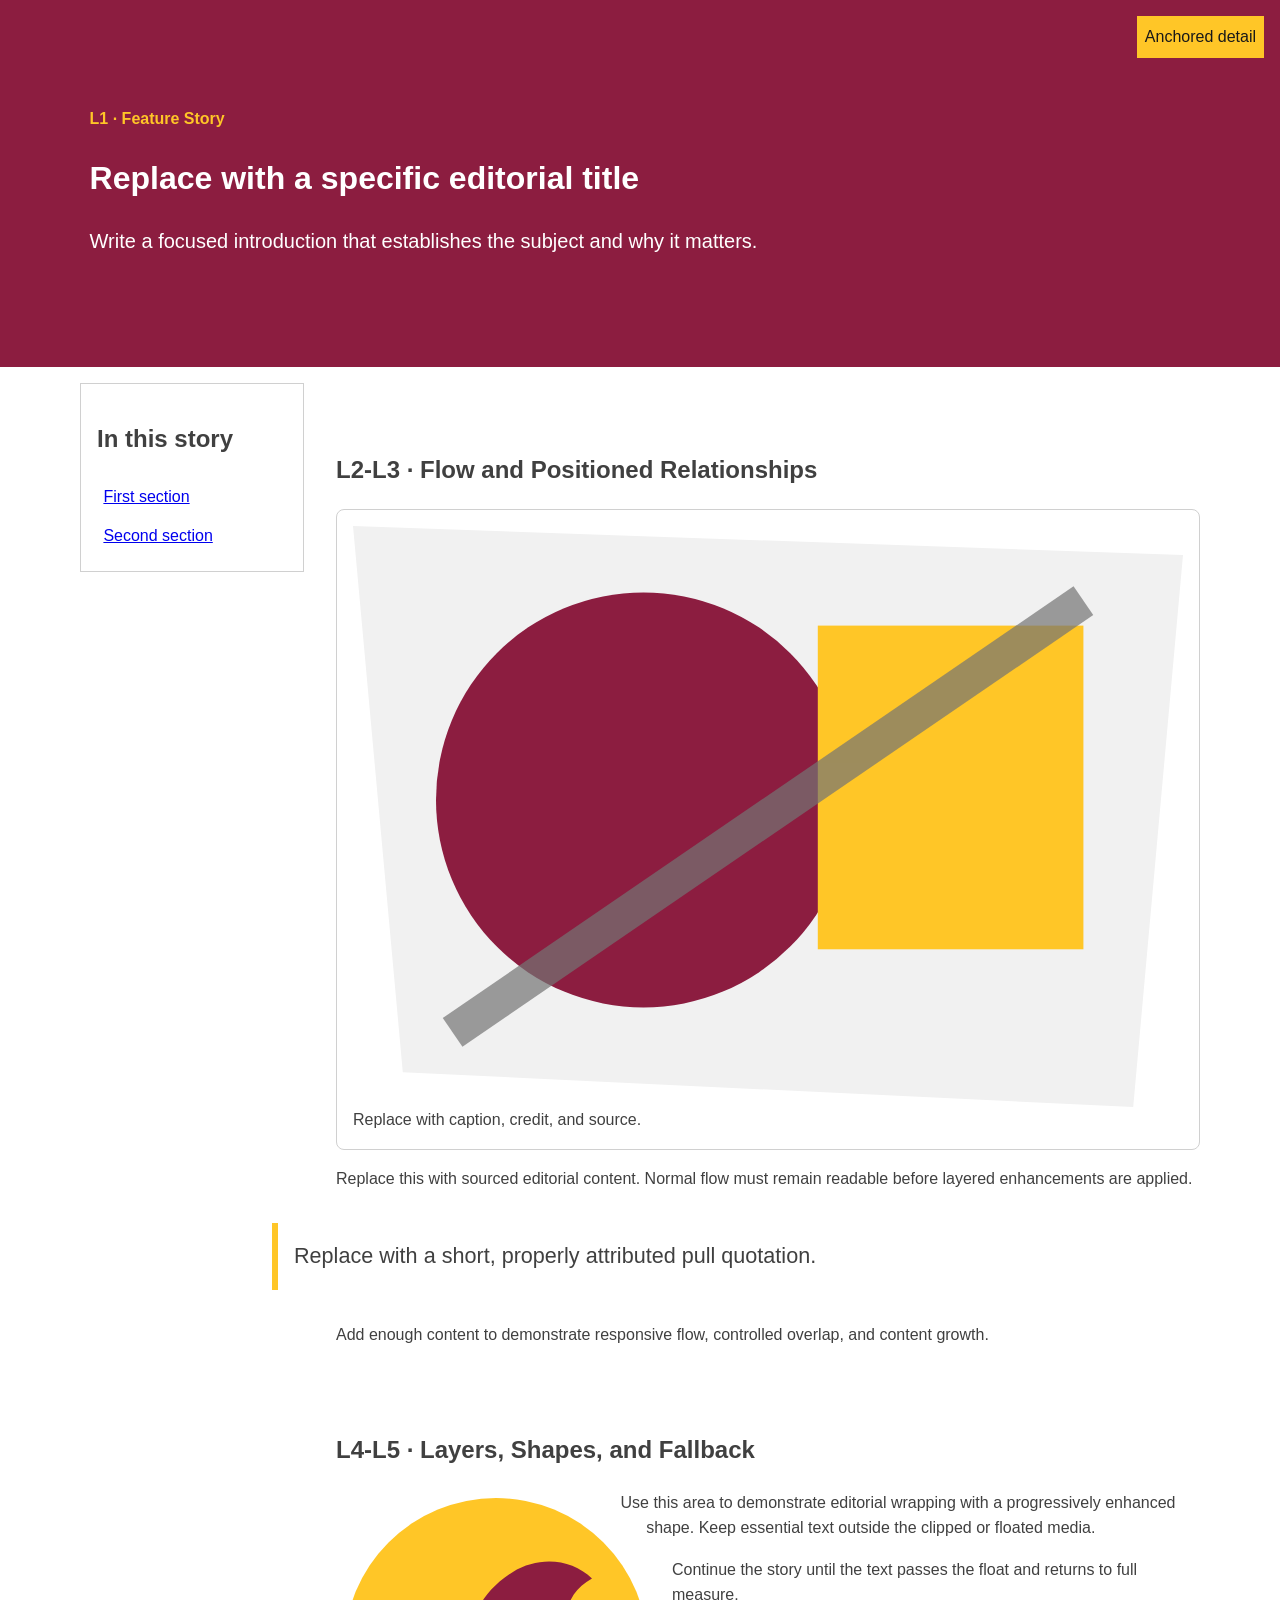
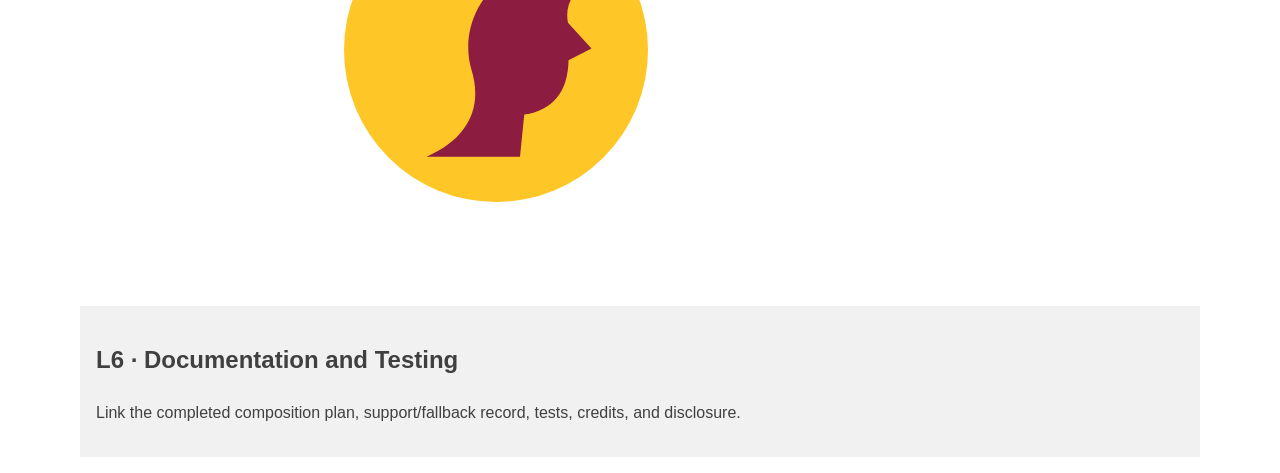
==== index.html @ 6b48ddf0 "Start" ====
<!doctype html>
<html lang="en">
    <head>
        <meta charset="utf-8">
        <meta name="viewport" content="width=device-width,initial-scale=1">
        <title>Layered Feature Story</title>
        <link rel="stylesheet" href="styles.css">
    </head>
    <body>
        <header class="feature-header">
            <p class="eyebrow">L1 · Feature Story</p>
            <h1>Replace with a specific editorial title</h1>
            <p class="lede">Write a focused introduction that establishes the subject and why it matters.</p>
            <span class="issue-badge">Anchored detail</span>
        </header>
        <main>
            <aside class="story-guide">
                <h2>In this story</h2>
                <a href="#section-one">First section</a>
                <a href="#section-two">Second section</a>
            </aside>
            <article>
                <section id="section-one">
                    <h2>L2-L3 · Flow and Positioned Relationships</h2>
                    <figure class="feature-figure">
                        <img src="feature.svg" alt="Replace with a contextual alternative" width="1000" height="700">
                        <figcaption>Replace with caption, credit, and source.</figcaption>
                    </figure>
                    <p>Replace this with sourced editorial content. Normal flow must remain readable before layered enhancements are applied.</p>
                    <blockquote class="pull-quote">Replace with a short, properly attributed pull quotation.</blockquote>
                    <p>Add enough content to demonstrate responsive flow, controlled overlap, and content growth.</p>
                </section>
                <section id="section-two">
                    <h2>L4-L5 · Layers, Shapes, and Fallback</h2>
                    <img class="shape-portrait" src="portrait.svg" alt="Replace with a contextual alternative" width="600" height="600">
                    <p>Use this area to demonstrate editorial wrapping with a progressively enhanced shape. Keep essential text outside the clipped or floated media.</p>
                    <p>Continue the story until the text passes the float and returns to full measure.</p>
                </section>
            </article>
            <section class="documentation">
                <h2>L6 · Documentation and Testing</h2>
                <p>Link the completed composition plan, support/fallback record, tests, credits, and disclosure.</p>
            </section>
        </main>
    </body>
    </html>
---- styles.css ----
:root{
    --color-text:#404040;
    --color-surface:#fff;
    --color-action:#8c1d40;
    --color-accent:#ffc627;
    --color-border:#d0d0d0;
    --color-muted:#5c6670;
    --space-3:1rem;
    --radius:.5rem;
    --measure:68ch;
    --layer-base:0;
    --layer-raised:10;
    --layer-sticky:20;
    --layer-overlay:30;
}
*,*::before,*::after{
    box-sizing:border-box;
}
html{
    scroll-behavior:smooth;
}
body{
    margin:0;
    color:var(--color-text);
    background:var(--color-surface);
    font-family:Arial,sans-serif;
    line-height:1.6;
}
.feature-header{
    position:relative;
    padding:clamp(2rem,7vw,6rem);
    background:var(--color-action);
    color:#fff;
}
.eyebrow{
    color:var(--color-accent);
    font-weight:700;
}
.lede{
    max-width:var(--measure);
    font-size:1.25rem;
}
.issue-badge{
    position:absolute;
    inset-block-start:1rem;
    inset-inline-end:1rem;
    padding:.5rem;
    background:var(--color-accent);
    color:#191919;
}
main{
    display:grid;
    gap:2rem;
    max-width:72rem;
    margin:auto;
    padding:var(--space-3);
}
article{
    min-width:0;
}
article section{
    display:flow-root;
    margin-block:3rem;
    scroll-margin-block-start:6rem;
}
.story-guide{
    align-self:start;
    padding:1rem;
    border:1px solid var(--color-border);
}
.story-guide a{
    display:block;
    padding:.4rem;
}
.feature-figure{
    position:relative;
    margin:0;
    padding:1rem;
    border:1px solid var(--color-border);
    border-radius:var(--radius);
}
img{
    display:block;
    max-width:100%;
    height:auto;
}
.pull-quote{
    margin:2rem 0;
    padding:1rem;
    border-inline-start:.4rem solid var(--color-accent);
    font-size:1.35rem;
}
.shape-portrait{
    width:min(45%,20rem);
    margin:0 1rem 1rem 0;
    border-radius:50%;
}
.documentation{
    grid-column:1/-1;
    padding:1rem;
    background:#f1f1f1;
}
@media (min-width:52rem){
    main{
        grid-template-columns:14rem 1fr;
    }
    .story-guide{
        position:sticky;
        inset-block-start:1rem;
        z-index:var(--layer-sticky);
    }
    .pull-quote{
        position:relative;
        z-index:var(--layer-raised);
        margin-inline-start:-4rem;
        background:var(--color-surface);;
    }
    @supports (shape-outside:circle(50%)){
        .shape-portrait{
            float:inline-start;
            shape-outside:circle(50%);
            shape-margin:1rem;}
        }
    }
    @supports (clip-path:polygon(0 0)){
        .feature-figure img{
            clip-path:polygon(0 0,100% 5%,94% 100%,6% 94%);}
        }
        :focus-visible{
            outline:.2rem solid var(--color-accent);
            outline-offset:.2rem;
        }
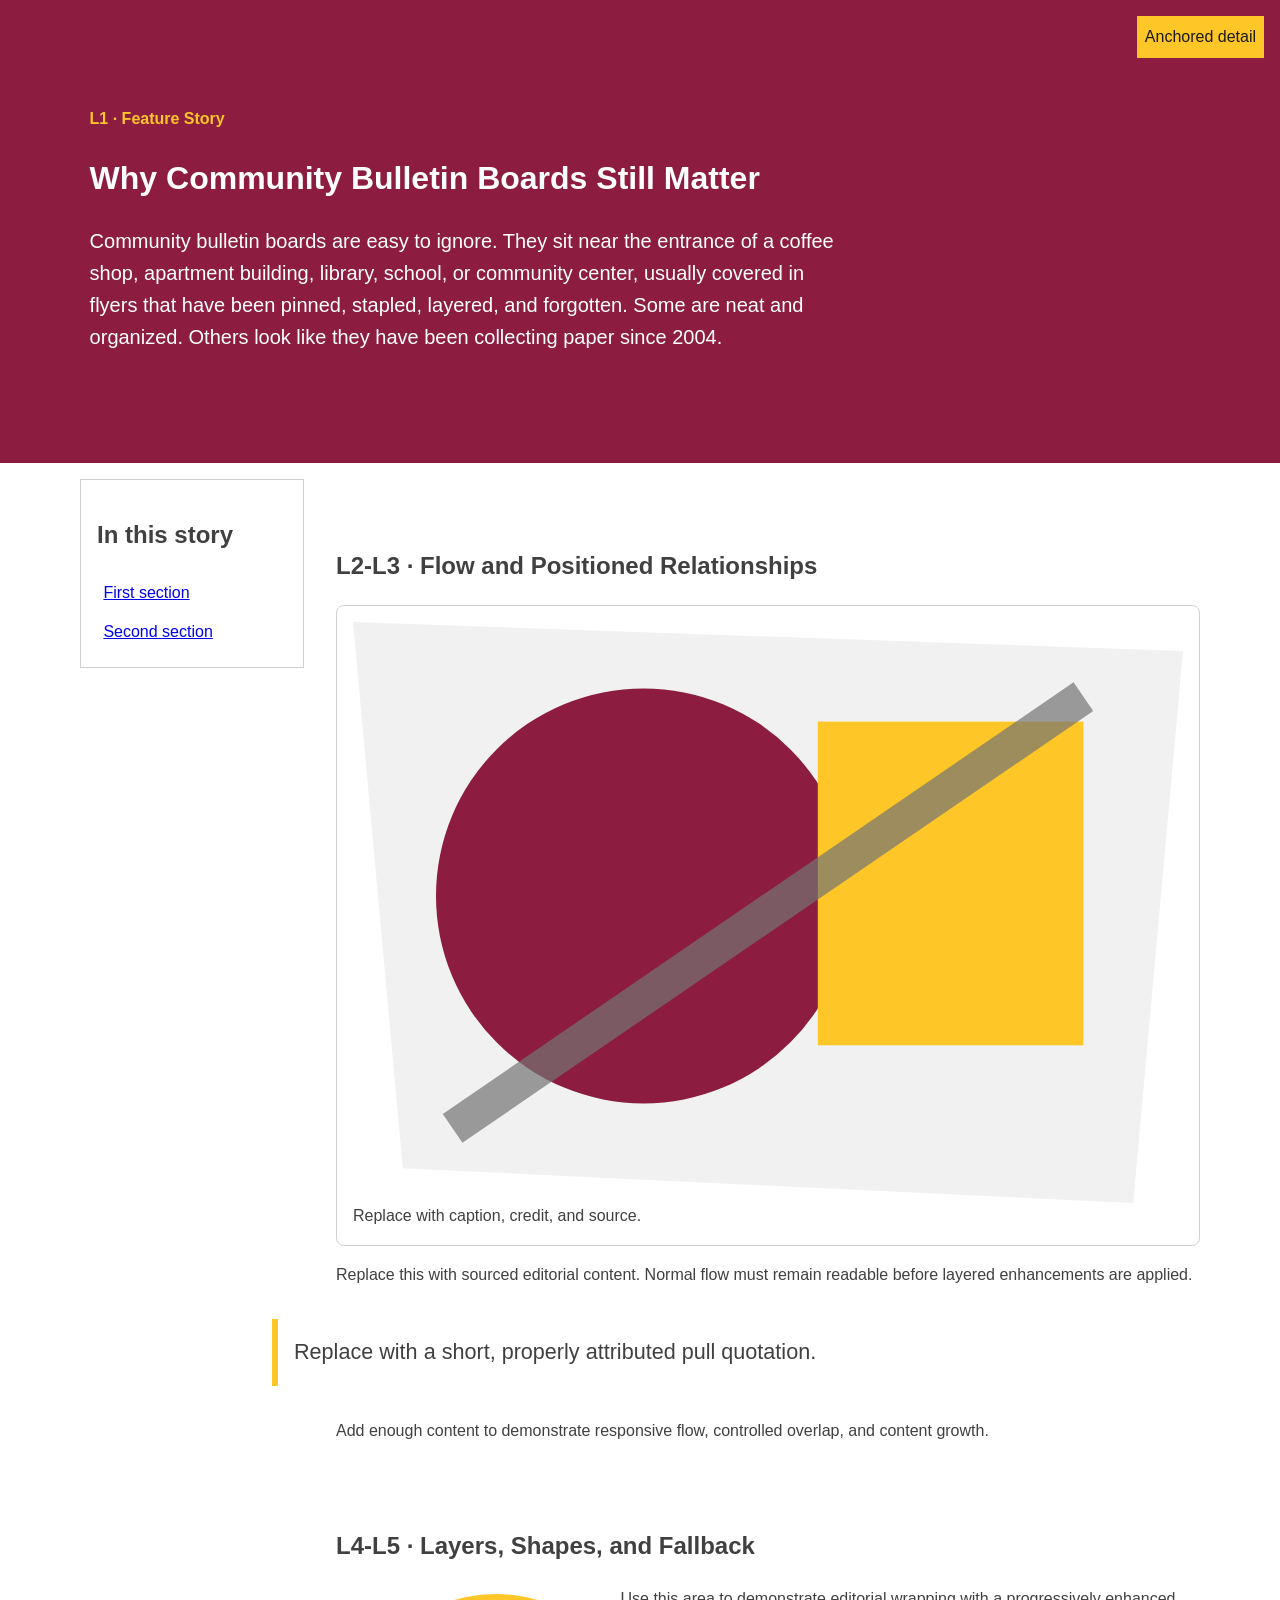
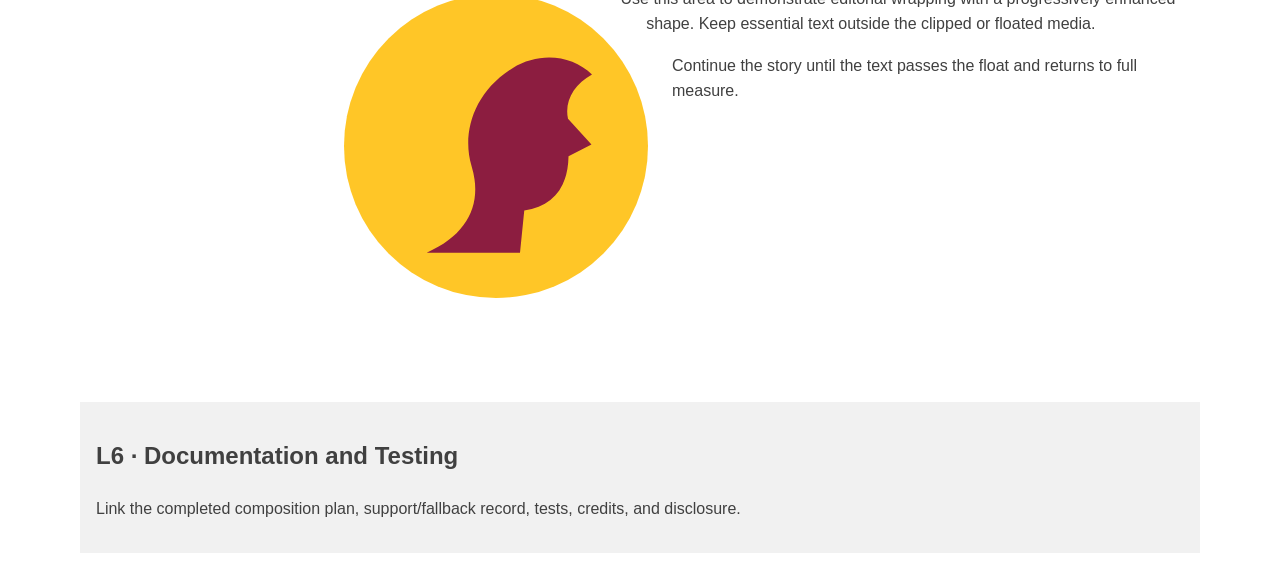
==== commit bf5995c5: "L1" ====
--- a/index.html
+++ b/index.html
@@ -9,10 +9,12 @@
     <body>
         <header class="feature-header">
             <p class="eyebrow">L1 · Feature Story</p>
-            <h1>Replace with a specific editorial title</h1>
-            <p class="lede">Write a focused introduction that establishes the subject and why it matters.</p>
+            <h1>Why Community Bulletin Boards Still Matter</h1>
+            <p class="lede"> Community bulletin boards are easy to ignore. They sit near the entrance of a coffee shop, apartment building, library, school, or community center, usually covered in flyers that
+            have been pinned, stapled, layered, and forgotten. Some are neat and organized. Others look like they have been collecting paper since 2004.</p>
             <span class="issue-badge">Anchored detail</span>
         </header>
+
         <main>
             <aside class="story-guide">
                 <h2>In this story</h2>
@@ -43,4 +45,4 @@
             </section>
         </main>
     </body>
-    </html>+</html>
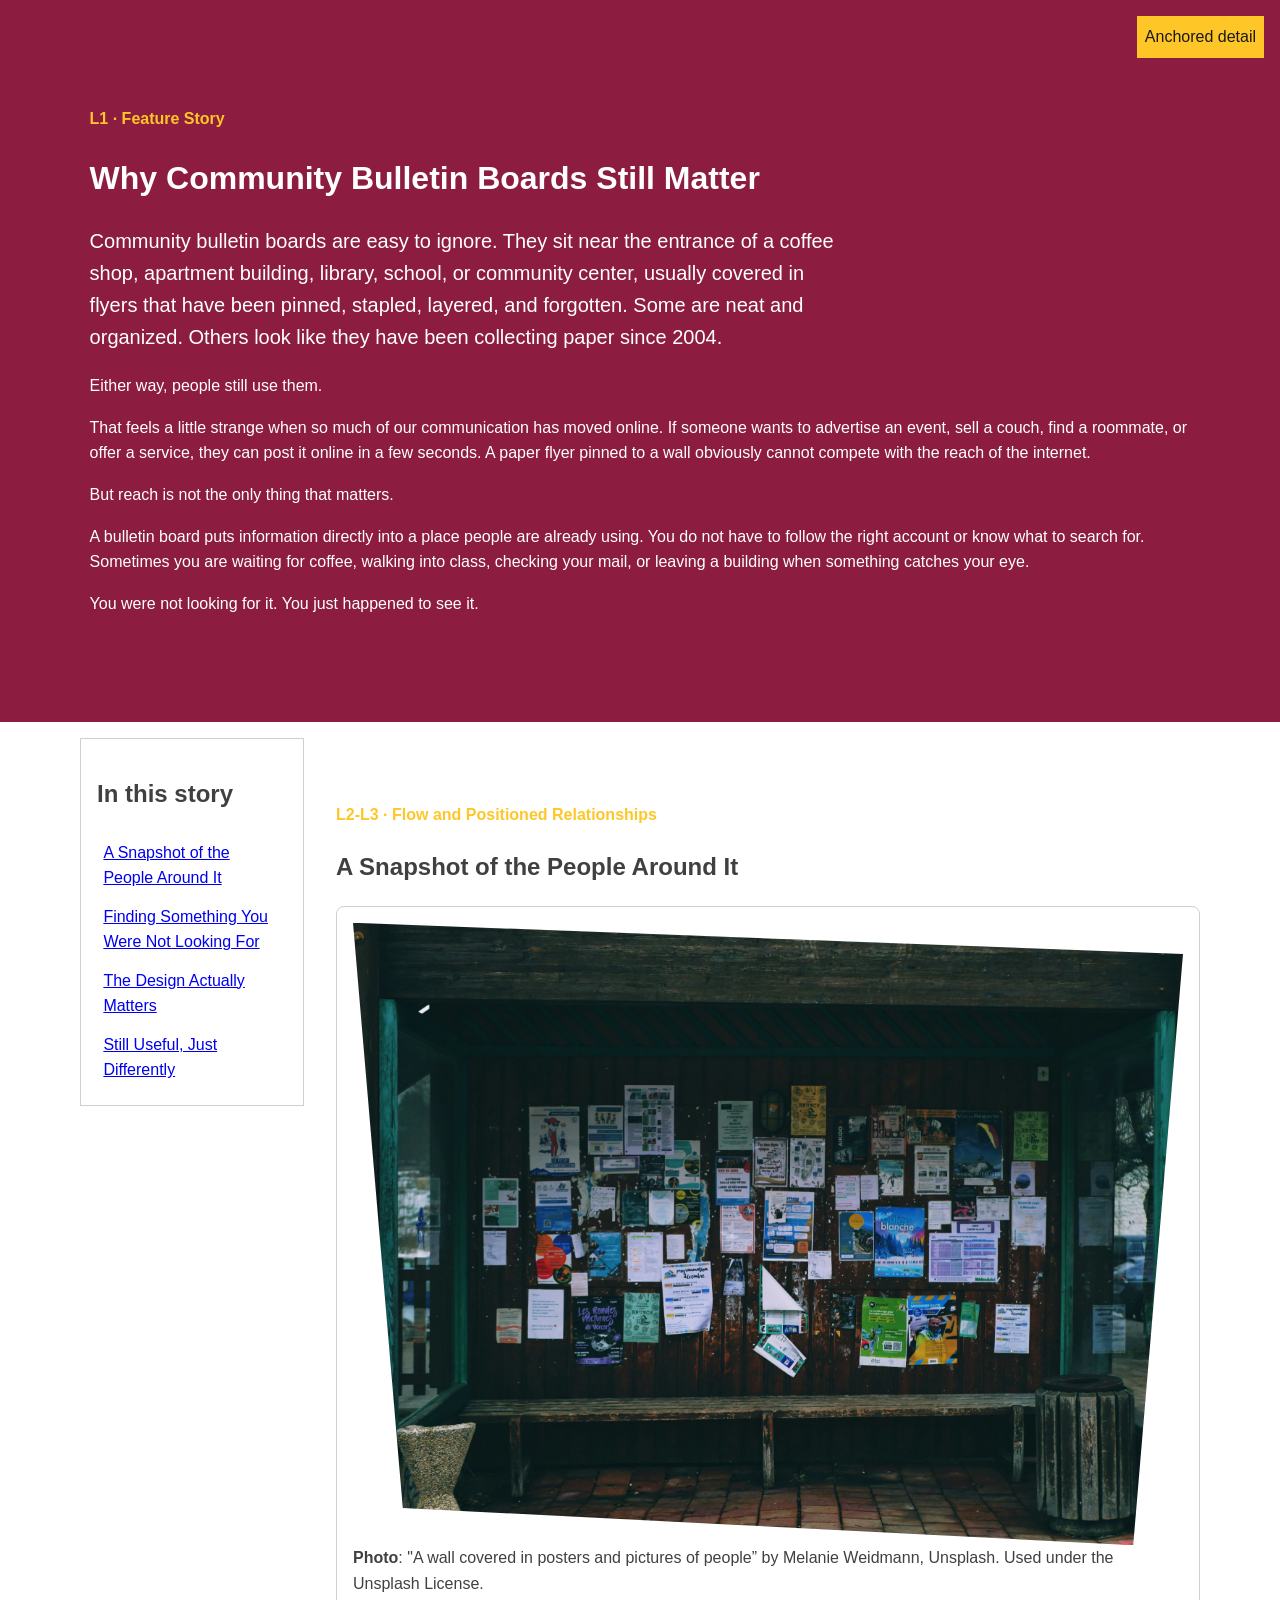
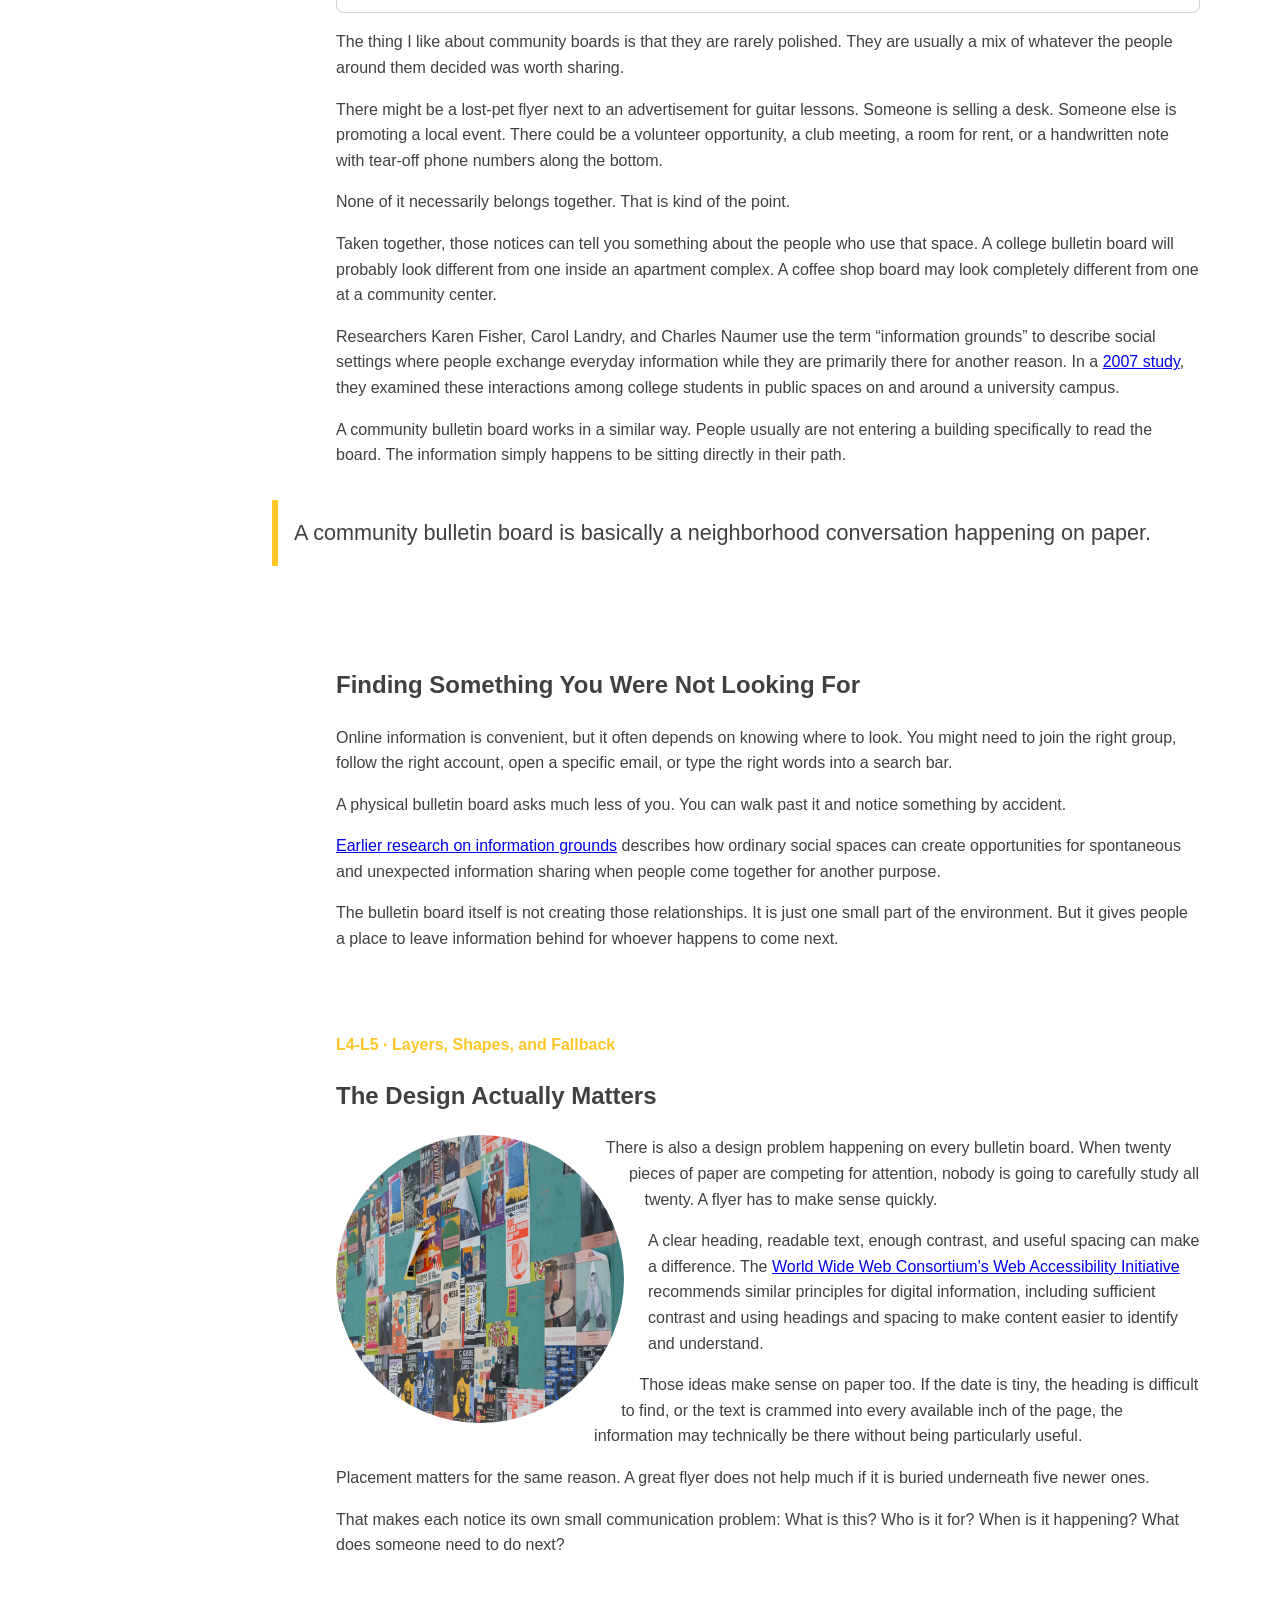
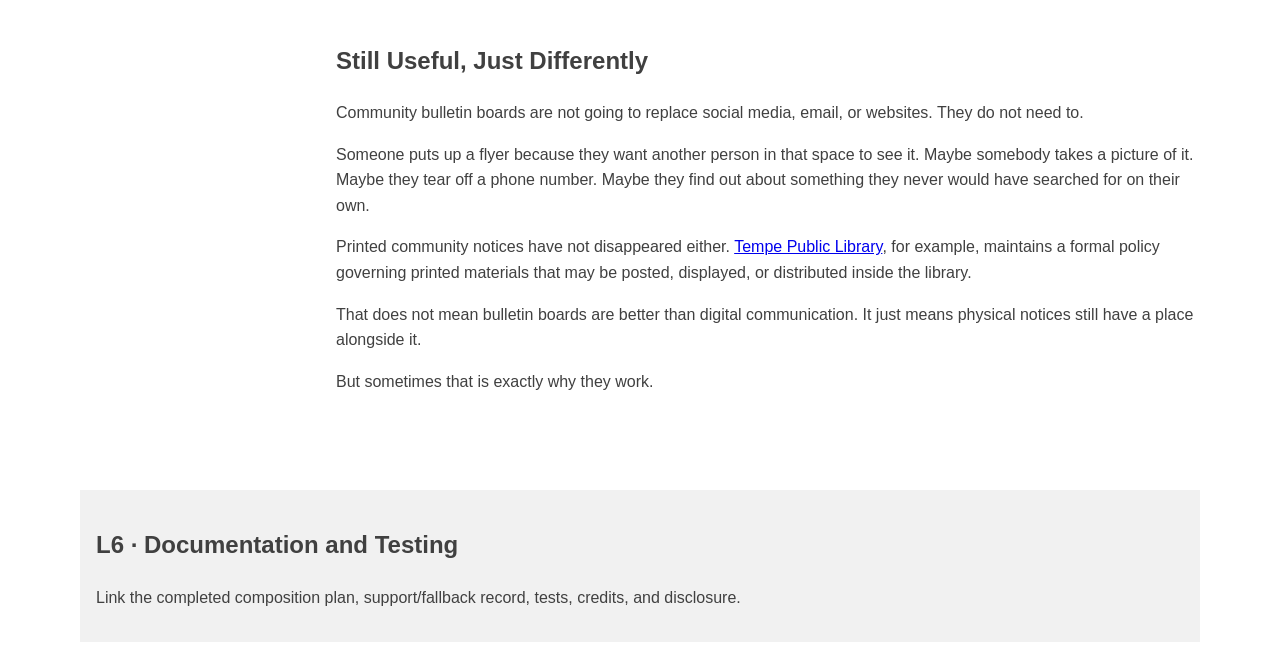
==== commit 1108483a: "L2-L5 Updates" ====
--- a/index.html
+++ b/index.html
@@ -3,42 +3,201 @@
     <head>
         <meta charset="utf-8">
         <meta name="viewport" content="width=device-width,initial-scale=1">
-        <title>Layered Feature Story</title>
+        <title>Pinned in Place</title>
         <link rel="stylesheet" href="styles.css">
     </head>
     <body>
         <header class="feature-header">
             <p class="eyebrow">L1 · Feature Story</p>
             <h1>Why Community Bulletin Boards Still Matter</h1>
-            <p class="lede"> Community bulletin boards are easy to ignore. They sit near the entrance of a coffee shop, apartment building, library, school, or community center, usually covered in flyers that
-            have been pinned, stapled, layered, and forgotten. Some are neat and organized. Others look like they have been collecting paper since 2004.</p>
+                <p class="lede">Community bulletin boards are easy to ignore. They sit near the entrance of a coffee shop, apartment building, library, school, or community center, usually covered in flyers that
+                have been pinned, stapled, layered, and forgotten. Some are neat and organized. Others look like they have been collecting paper since 2004.</p>
+                <p>
+                    Either way, people still use them.
+                </p>
+
+                <p>
+                    That feels a little strange when so much of our communication has moved online.
+                    If someone wants to advertise an event, sell a couch, find a roommate, or offer
+                    a service, they can post it online in a few seconds. A paper flyer pinned to a
+                    wall obviously cannot compete with the reach of the internet.
+                </p>
+
+                <p>
+                    But reach is not the only thing that matters.
+                </p>
+
+                <p>
+                    A bulletin board puts information directly into a place people are already using.
+                    You do not have to follow the right account or know what to search for. Sometimes
+                    you are waiting for coffee, walking into class, checking your mail, or leaving a
+                    building when something catches your eye.
+                </p>
+
+                <p>
+                    You were not looking for it. You just happened to see it.
+                </p>
             <span class="issue-badge">Anchored detail</span>
         </header>
 
         <main>
             <aside class="story-guide">
                 <h2>In this story</h2>
-                <a href="#section-one">First section</a>
-                <a href="#section-two">Second section</a>
+                <a href="#snapshot">A Snapshot of the People Around It</a>
+                <a href="#discovery">Finding Something You Were Not Looking For</a>
+                <a href="#design">The Design Actually Matters</a>
+                <a href="#still-useful">Still Useful, Just Differently</a>
             </aside>
+
             <article>
-                <section id="section-one">
-                    <h2>L2-L3 · Flow and Positioned Relationships</h2>
+                <section id="snapshot">
+                    <p class="eyebrow">L2-L3 · Flow and Positioned Relationships</p>
+                    <h2>A Snapshot of the People Around It</h2>
+
                     <figure class="feature-figure">
-                        <img src="feature.svg" alt="Replace with a contextual alternative" width="1000" height="700">
-                        <figcaption>Replace with caption, credit, and source.</figcaption>
+                        <img src="community_board.jpg" alt="Bulletin board covered with colorful flyers beside a public bench" width="1000" height="700">
+                        <figcaption><strong>Photo</strong>: "A wall covered in posters and pictures of people” by Melanie Weidmann, Unsplash. Used under the Unsplash License.</figcaption>
                     </figure>
-                    <p>Replace this with sourced editorial content. Normal flow must remain readable before layered enhancements are applied.</p>
-                    <blockquote class="pull-quote">Replace with a short, properly attributed pull quotation.</blockquote>
-                    <p>Add enough content to demonstrate responsive flow, controlled overlap, and content growth.</p>
-                </section>
-                <section id="section-two">
-                    <h2>L4-L5 · Layers, Shapes, and Fallback</h2>
-                    <img class="shape-portrait" src="portrait.svg" alt="Replace with a contextual alternative" width="600" height="600">
-                    <p>Use this area to demonstrate editorial wrapping with a progressively enhanced shape. Keep essential text outside the clipped or floated media.</p>
-                    <p>Continue the story until the text passes the float and returns to full measure.</p>
+                    
+                    <p>
+                        The thing I like about community boards is that they are rarely polished.
+                        They are usually a mix of whatever the people around them decided was worth
+                        sharing.
+                    </p>
+
+                    <p>
+                        There might be a lost-pet flyer next to an advertisement for guitar lessons.
+                        Someone is selling a desk. Someone else is promoting a local event. There
+                        could be a volunteer opportunity, a club meeting, a room for rent, or a
+                        handwritten note with tear-off phone numbers along the bottom.
+                    </p>
+
+                    <p>
+                        None of it necessarily belongs together. That is kind of the point.
+                    </p>
+
+                    <p>
+                        Taken together, those notices can tell you something about the people who
+                        use that space. A college bulletin board will probably look different from
+                        one inside an apartment complex. A coffee shop board may look completely
+                        different from one at a community center.
+                    </p>
+
+                    <p>
+                        Researchers Karen Fisher, Carol Landry, and Charles Naumer use the term
+                        “information grounds” to describe social settings where people exchange
+                        everyday information while they are primarily there for another reason.
+                        In a <a href="https://informationr.net/ir/12-2/paper291.html">2007 study</a>, they examined these interactions among college students
+                        in public spaces on and around a university campus.
+                    </p>
+
+                    <p>
+                        A community bulletin board works in a similar way. People usually are not
+                        entering a building specifically to read the board. The information simply
+                        happens to be sitting directly in their path.
+                    </p>
+
+                    <blockquote class="pull-quote">A community bulletin board is basically a neighborhood conversation happening on paper.</blockquote>
+                </section>
+
+                <section id="discovery">
+                    <h2>Finding Something You Were Not Looking For</h2>
+
+                    <p>
+                        Online information is convenient, but it often depends on knowing where
+                        to look. You might need to join the right group, follow the right account,
+                        open a specific email, or type the right words into a search bar.
+                    </p>
+
+                    <p>
+                        A physical bulletin board asks much less of you. You can walk past it and
+                        notice something by accident.
+                    </p>
+
+                    <p>
+                        <a href="https://asistdl.onlinelibrary.wiley.com/doi/10.1002/meet.1450420175">Earlier research on information grounds</a> describes how ordinary social
+                        spaces can create opportunities for spontaneous and unexpected information
+                        sharing when people come together for another purpose.
+                    </p>
+
+                    <p>
+                        The bulletin board itself is not creating those relationships. It is just
+                        one small part of the environment. But it gives people a place to leave
+                        information behind for whoever happens to come next.
+                    </p>
+                </section>
+                
+                 <section id="design">
+                    <p class="eyebrow">L4-L5 · Layers, Shapes, and Fallback</p>
+
+                    <h2>The Design Actually Matters</h2>
+
+                    <img class="shape-portrait" src="board_of_local_flyers.jpg" alt="Wall densely covered with colorful posters, notices, and photographs" width="600" height="600">
+
+                    <p>
+                        There is also a design problem happening on every bulletin board. When
+                        twenty pieces of paper are competing for attention, nobody is going to
+                        carefully study all twenty. A flyer has to make sense quickly.
+                    </p>
+
+                    <p>
+                        A clear heading, readable text, enough contrast, and useful spacing can
+                        make a difference. The <a href="https://www.w3.org/WAI/tips/designing/">World Wide Web Consortium's Web Accessibility
+                        Initiative</a> recommends similar principles for digital information, including
+                        sufficient contrast and using headings and spacing to make content easier
+                        to identify and understand.
+                    </p>
+
+                    <p>
+                        Those ideas make sense on paper too. If the date is tiny, the heading is
+                        difficult to find, or the text is crammed into every available inch of the
+                        page, the information may technically be there without being particularly
+                        useful.
+                    </p>
+
+                    <p>
+                        Placement matters for the same reason. A great flyer does not help much
+                        if it is buried underneath five newer ones.
+                    </p>
+
+                    <p>
+                        That makes each notice its own small communication problem: What is this?
+                        Who is it for? When is it happening? What does someone need to do next?
+                    </p>
+                </section>
+
+                <section id="still-useful">
+                    <h2>Still Useful, Just Differently</h2>
+
+                    <p>
+                        Community bulletin boards are not going to replace social media, email,
+                        or websites. They do not need to.
+                    </p>
+
+                    <p>
+                        Someone puts up a flyer because they want another person in that space to
+                        see it. Maybe somebody takes a picture of it. Maybe they tear off a phone
+                        number. Maybe they find out about something they never would have searched
+                        for on their own.
+                    </p>
+
+                    <p>
+                        Printed community notices have not disappeared either. <a href="https://www.tempepubliclibrary.org/more-information/about-us/policies">Tempe Public Library</a>,
+                        for example, maintains a formal policy governing printed materials that may
+                        be posted, displayed, or distributed inside the library.
+                    </p>
+
+                    <p>
+                        That does not mean bulletin boards are better than digital communication.
+                        It just means physical notices still have a place alongside it.
+                    </p>
+
+                    <p>
+                        But sometimes that is exactly why they work.
+                    </p>
                 </section>
             </article>
+
             <section class="documentation">
                 <h2>L6 · Documentation and Testing</h2>
                 <p>Link the completed composition plan, support/fallback record, tests, credits, and disclosure.</p>
--- a/styles.css
+++ b/styles.css
@@ -91,8 +91,10 @@
     font-size:1.35rem;
 }
 .shape-portrait{
-    width:min(45%,20rem);
-    margin:0 1rem 1rem 0;
+    width:min(40%,18rem);
+    aspect-ratio: 1;
+    object-fit: cover;
+    margin:0 1.5rem 1rem 0;
     border-radius:50%;
 }
 .documentation{
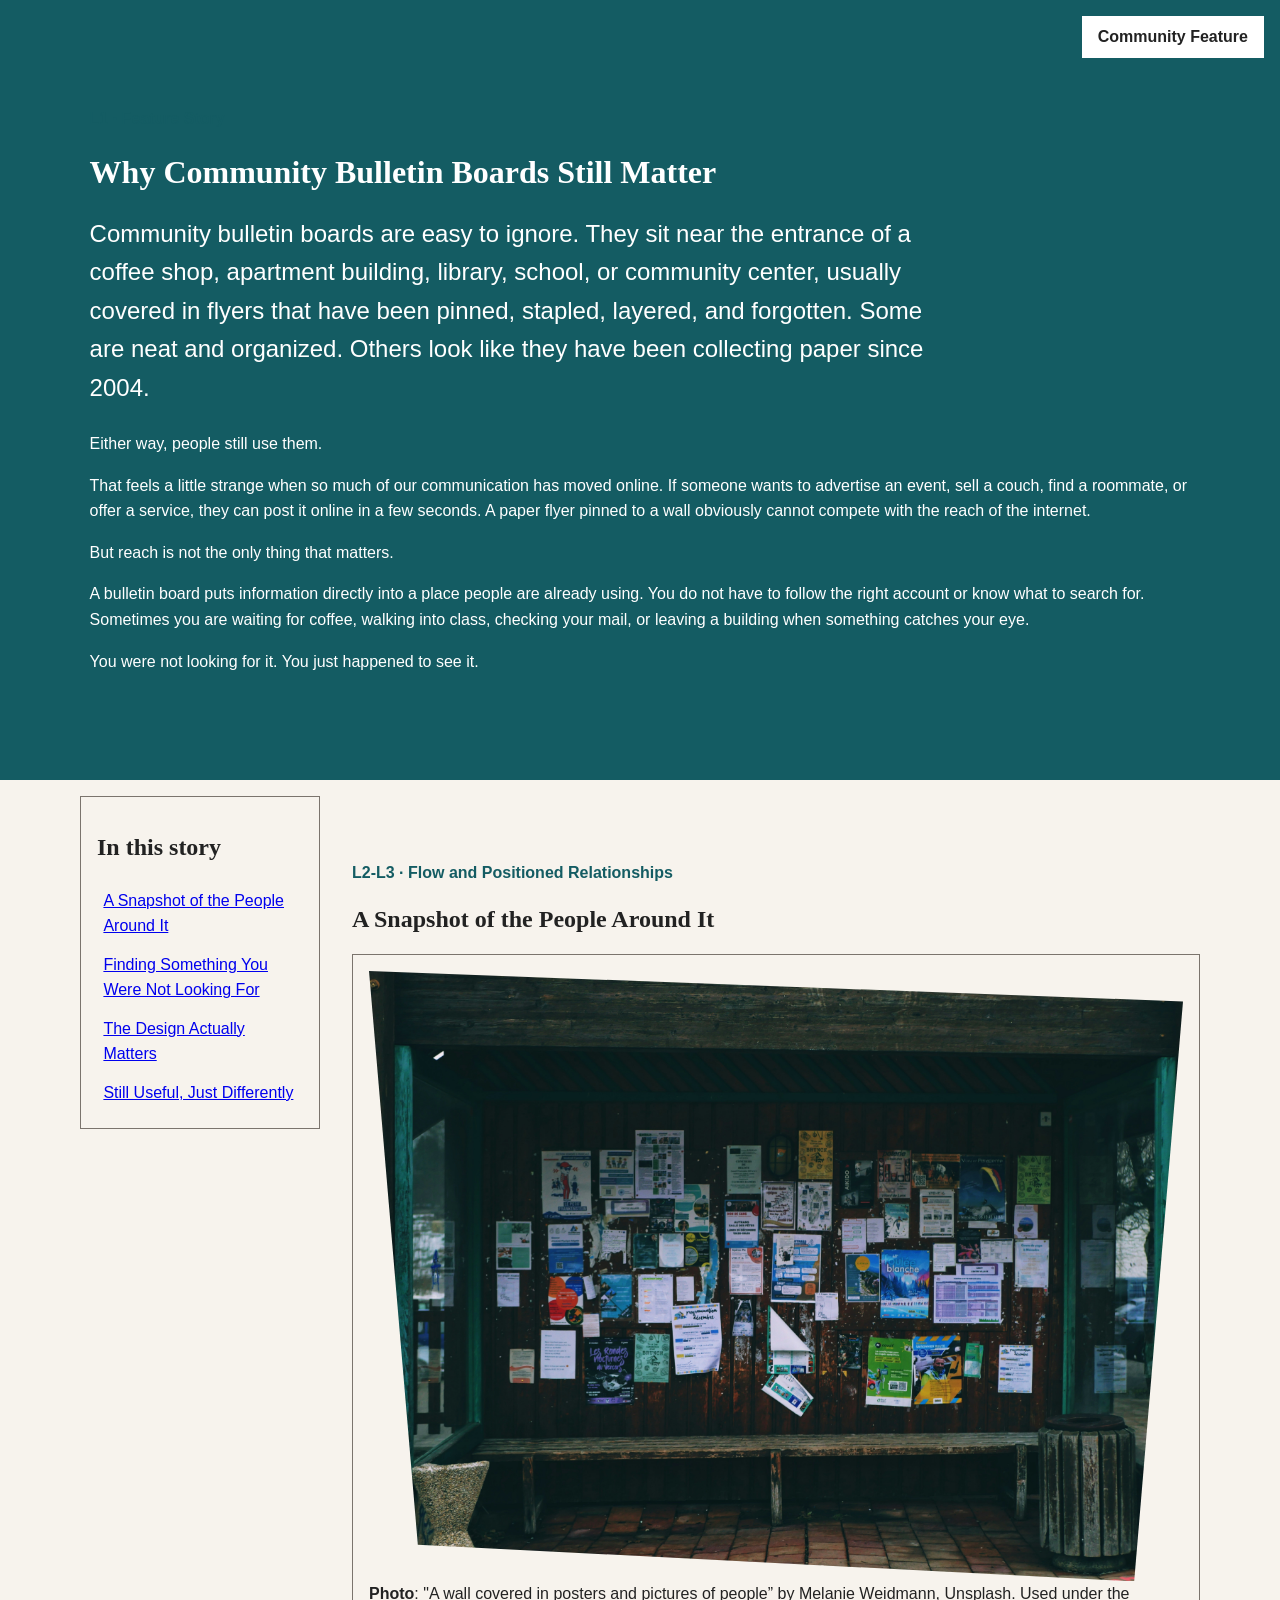
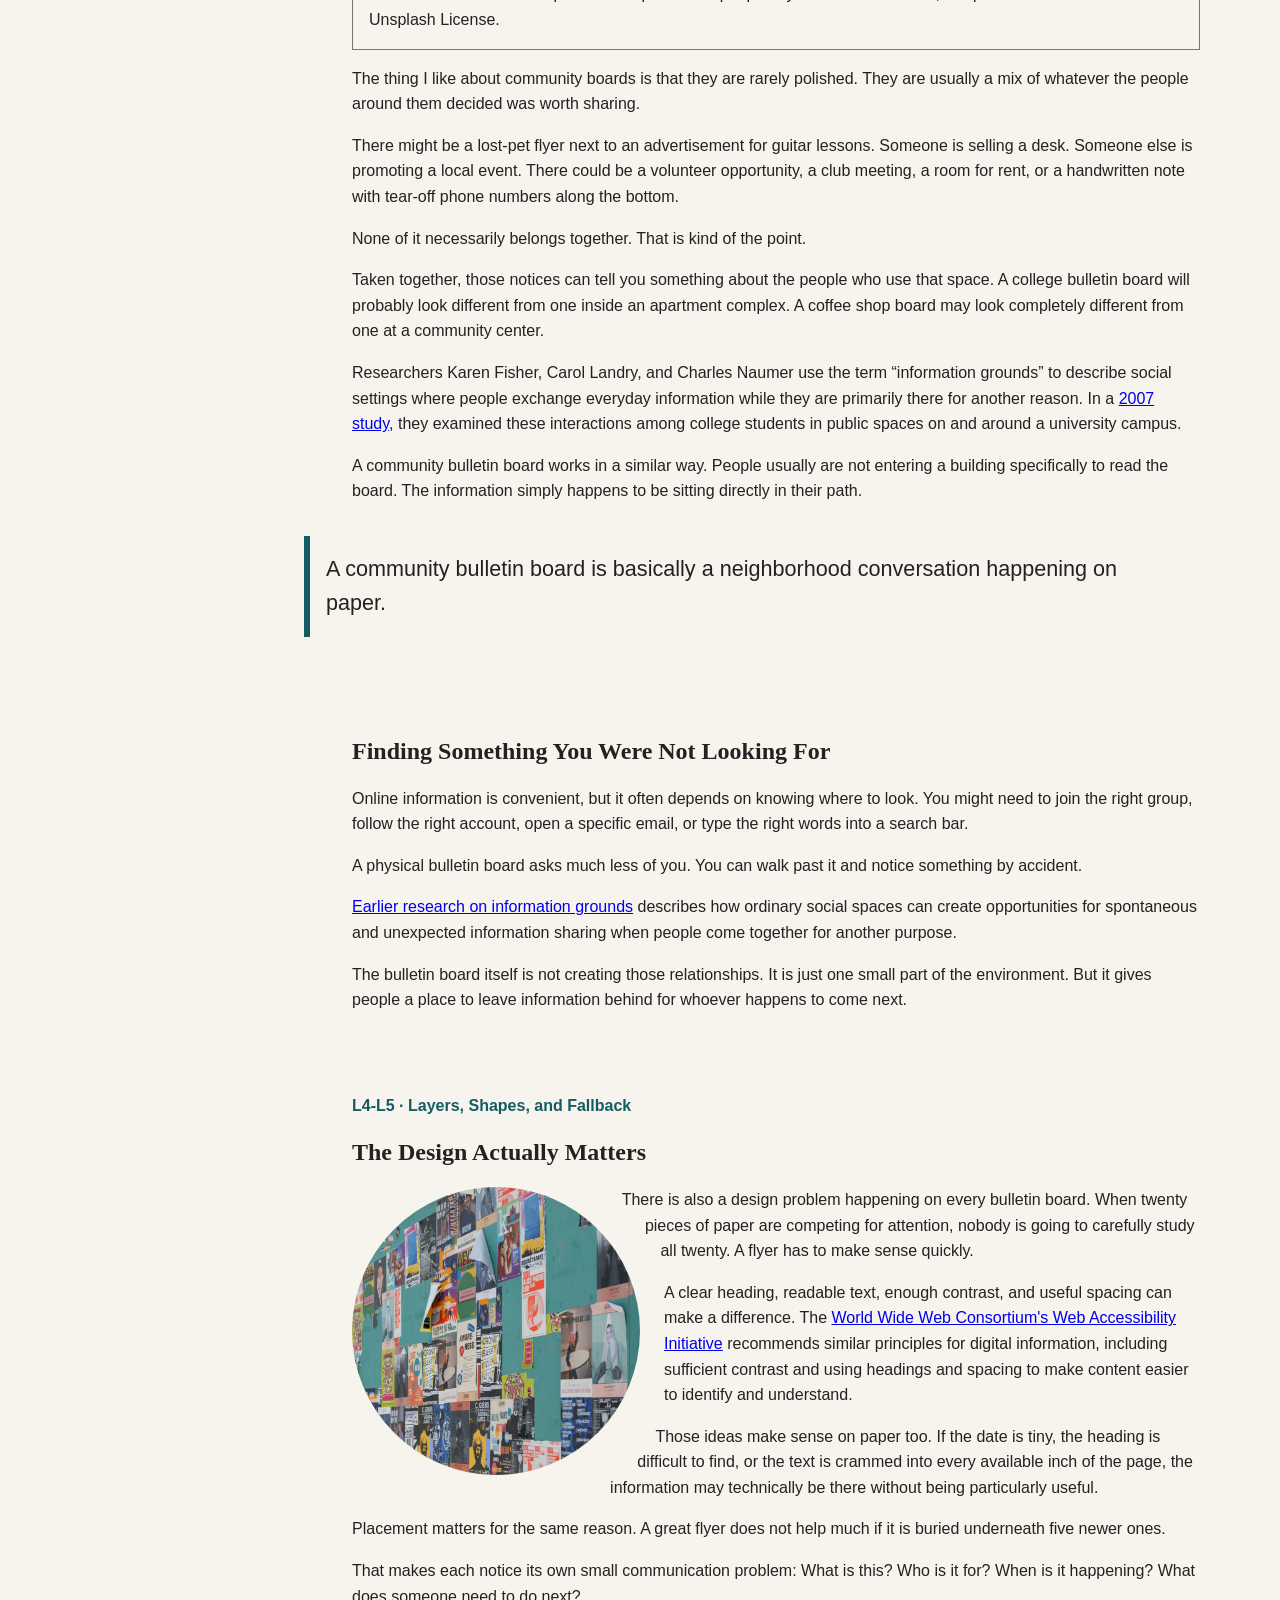
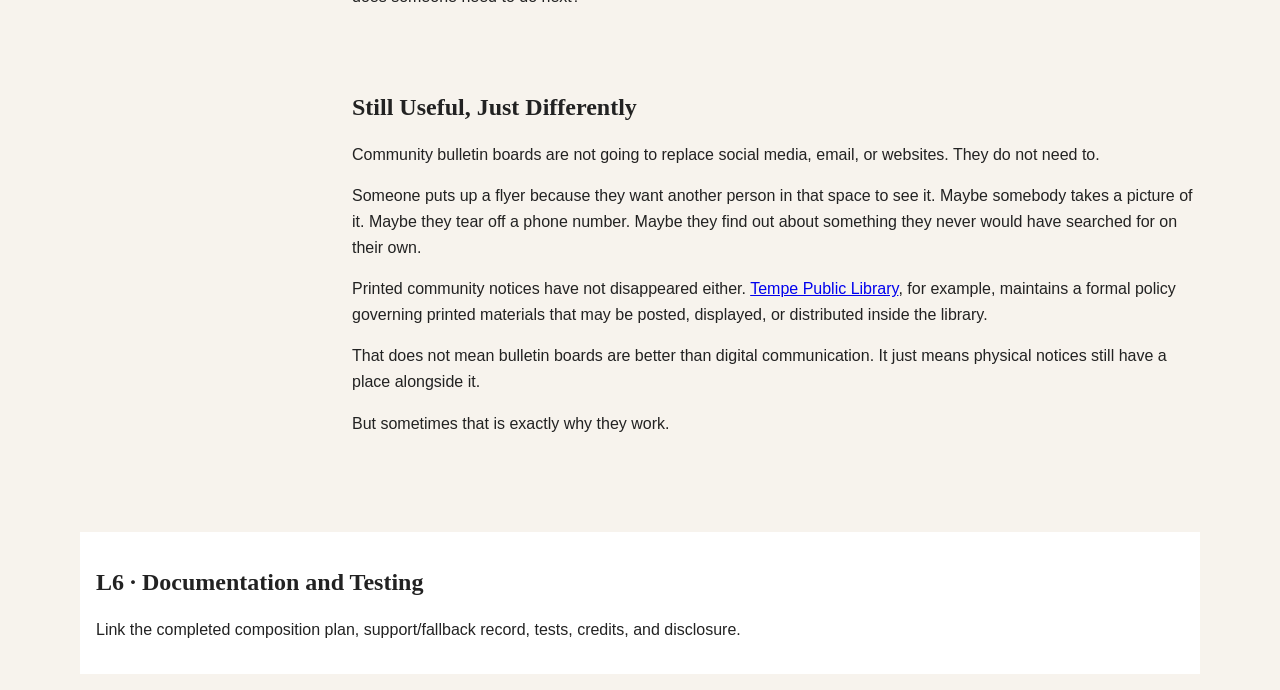
==== commit 4977f2e0: "Updates" ====
--- a/index.html
+++ b/index.html
@@ -37,7 +37,7 @@
                 <p>
                     You were not looking for it. You just happened to see it.
                 </p>
-            <span class="issue-badge">Anchored detail</span>
+            <span class="issue-badge">Community Feature</span>
         </header>
 
         <main>
@@ -49,7 +49,7 @@
                 <a href="#still-useful">Still Useful, Just Differently</a>
             </aside>
 
-            <article>
+            <div class="story-content">
                 <section id="snapshot">
                     <p class="eyebrow">L2-L3 · Flow and Positioned Relationships</p>
                     <h2>A Snapshot of the People Around It</h2>
@@ -196,7 +196,7 @@
                         But sometimes that is exactly why they work.
                     </p>
                 </section>
-            </article>
+            </div>
 
             <section class="documentation">
                 <h2>L6 · Documentation and Testing</h2>
--- a/styles.css
+++ b/styles.css
@@ -1,95 +1,144 @@
 :root{
-    --color-text:#404040;
-    --color-surface:#fff;
-    --color-action:#8c1d40;
-    --color-accent:#ffc627;
-    --color-border:#d0d0d0;
-    --color-muted:#5c6670;
+    --color-teal:#145c63;
+    --color-cream:#f7f3ed;
+    --color-charcoal:#222222;
+    --color-warm-gray:#6b625c;
+    --color-border-dark:#7b746d;
+    --color-green:#2f6b3b;
+    --color-red:#b42318;
+    --color-white:#ffffff;
+
+    --color-text:var(--color-charcoal);
+    --color-muted:var(--color-warm-gray);
+    --color-background:var(--color-cream);
+    --color-border:var(--color-border-dark);
+    --color-action:var(--color-teal);
+    --color-on-action:var(--color-white);
+    --color-focus:var(--color-teal);
+    --color-success:var(--color-green);
+    --color-error:var(--color-red);
+
+    --space-2:.5rem;
     --space-3:1rem;
-    --radius:.5rem;
-    --measure:68ch;
+    --space-4:1.5rem;
+    --space-5:2rem;
+
+    --measure-text:65ch;
+
+    --radius-small:.25rem;
+    --radius-medium:.5rem;
+
+    --font-body:Arial,Helvetica,sans-serif;
+    --font-display:Georgia,"Times New Roman",serif;
+    --text-body:1rem;
+    --text-large:1.5rem;
+
     --layer-base:0;
     --layer-raised:10;
     --layer-sticky:20;
     --layer-overlay:30;
 }
+
 *,*::before,*::after{
     box-sizing:border-box;
 }
+
 html{
     scroll-behavior:smooth;
 }
+
 body{
     margin:0;
     color:var(--color-text);
-    background:var(--color-surface);
-    font-family:Arial,sans-serif;
+    background:var(--color-background);
+    font-family: var(--font-body);
+    font-size: var(--text-body);
     line-height:1.6;
 }
+
+h1,
+h2,
+h3{
+    font-family:var(--font-display);
+    line-height:1.2;
+}
+
 .feature-header{
     position:relative;
     padding:clamp(2rem,7vw,6rem);
     background:var(--color-action);
-    color:#fff;
+    color:var(--color-on-action);
 }
+
 .eyebrow{
-    color:var(--color-accent);
+    color:var(--color-teal);
     font-weight:700;
 }
+
 .lede{
-    max-width:var(--measure);
-    font-size:1.25rem;
+    max-width:var(--measure-text);
+    font-size:var(--text-large);
 }
+
 .issue-badge{
     position:absolute;
-    inset-block-start:1rem;
-    inset-inline-end:1rem;
-    padding:.5rem;
-    background:var(--color-accent);
-    color:#191919;
+    inset-block-start:var(--space-3);
+    inset-inline-end:var(--space-3);
+    padding:var(--space-2) var(--space-3);
+    background:var(--color-white);
+    color:var(--color-text);
+    font-weight:700;
 }
+
 main{
     display:grid;
-    gap:2rem;
+    gap:var(--space-5);
     max-width:72rem;
     margin:auto;
     padding:var(--space-3);
 }
-article{
+
+.story-content{
     min-width:0;
 }
-article section{
+
+.story-content section{
     display:flow-root;
     margin-block:3rem;
     scroll-margin-block-start:6rem;
 }
+
 .story-guide{
     align-self:start;
     padding:1rem;
     border:1px solid var(--color-border);
 }
+
 .story-guide a{
     display:block;
     padding:.4rem;
 }
+
 .feature-figure{
     position:relative;
     margin:0;
-    padding:1rem;
+    padding:var(--space-3);
     border:1px solid var(--color-border);
-    border-radius:var(--radius);
 }
+
 img{
     display:block;
     max-width:100%;
     height:auto;
 }
+
 .pull-quote{
-    margin:2rem 0;
-    padding:1rem;
-    border-inline-start:.4rem solid var(--color-accent);
+    margin:var(--space-5);
+    padding:var(--space-3);
+    border-inline-start:.4rem solid var(--color-action);
     font-size:1.35rem;
 }
+
 .shape-portrait{
     width:min(40%,18rem);
     aspect-ratio: 1;
@@ -97,26 +146,30 @@
     margin:0 1.5rem 1rem 0;
     border-radius:50%;
 }
+
 .documentation{
     grid-column:1/-1;
     padding:1rem;
-    background:#f1f1f1;
+    background:var(--color-white);
 }
+
 @media (min-width:52rem){
     main{
-        grid-template-columns:14rem 1fr;
+        grid-template-columns:15rem minmax(0,1fr);
     }
+
     .story-guide{
         position:sticky;
         inset-block-start:1rem;
-        z-index:var(--layer-sticky);
     }
+
     .pull-quote{
         position:relative;
+        margin-inline-start:-3rem;
+        background:var(--color-background);
         z-index:var(--layer-raised);
-        margin-inline-start:-4rem;
-        background:var(--color-surface);;
     }
+
     @supports (shape-outside:circle(50%)){
         .shape-portrait{
             float:inline-start;
@@ -124,11 +177,12 @@
             shape-margin:1rem;}
         }
     }
+
     @supports (clip-path:polygon(0 0)){
         .feature-figure img{
             clip-path:polygon(0 0,100% 5%,94% 100%,6% 94%);}
         }
         :focus-visible{
-            outline:.2rem solid var(--color-accent);
+            outline:.2rem solid var(--color-focus);
             outline-offset:.2rem;
         }
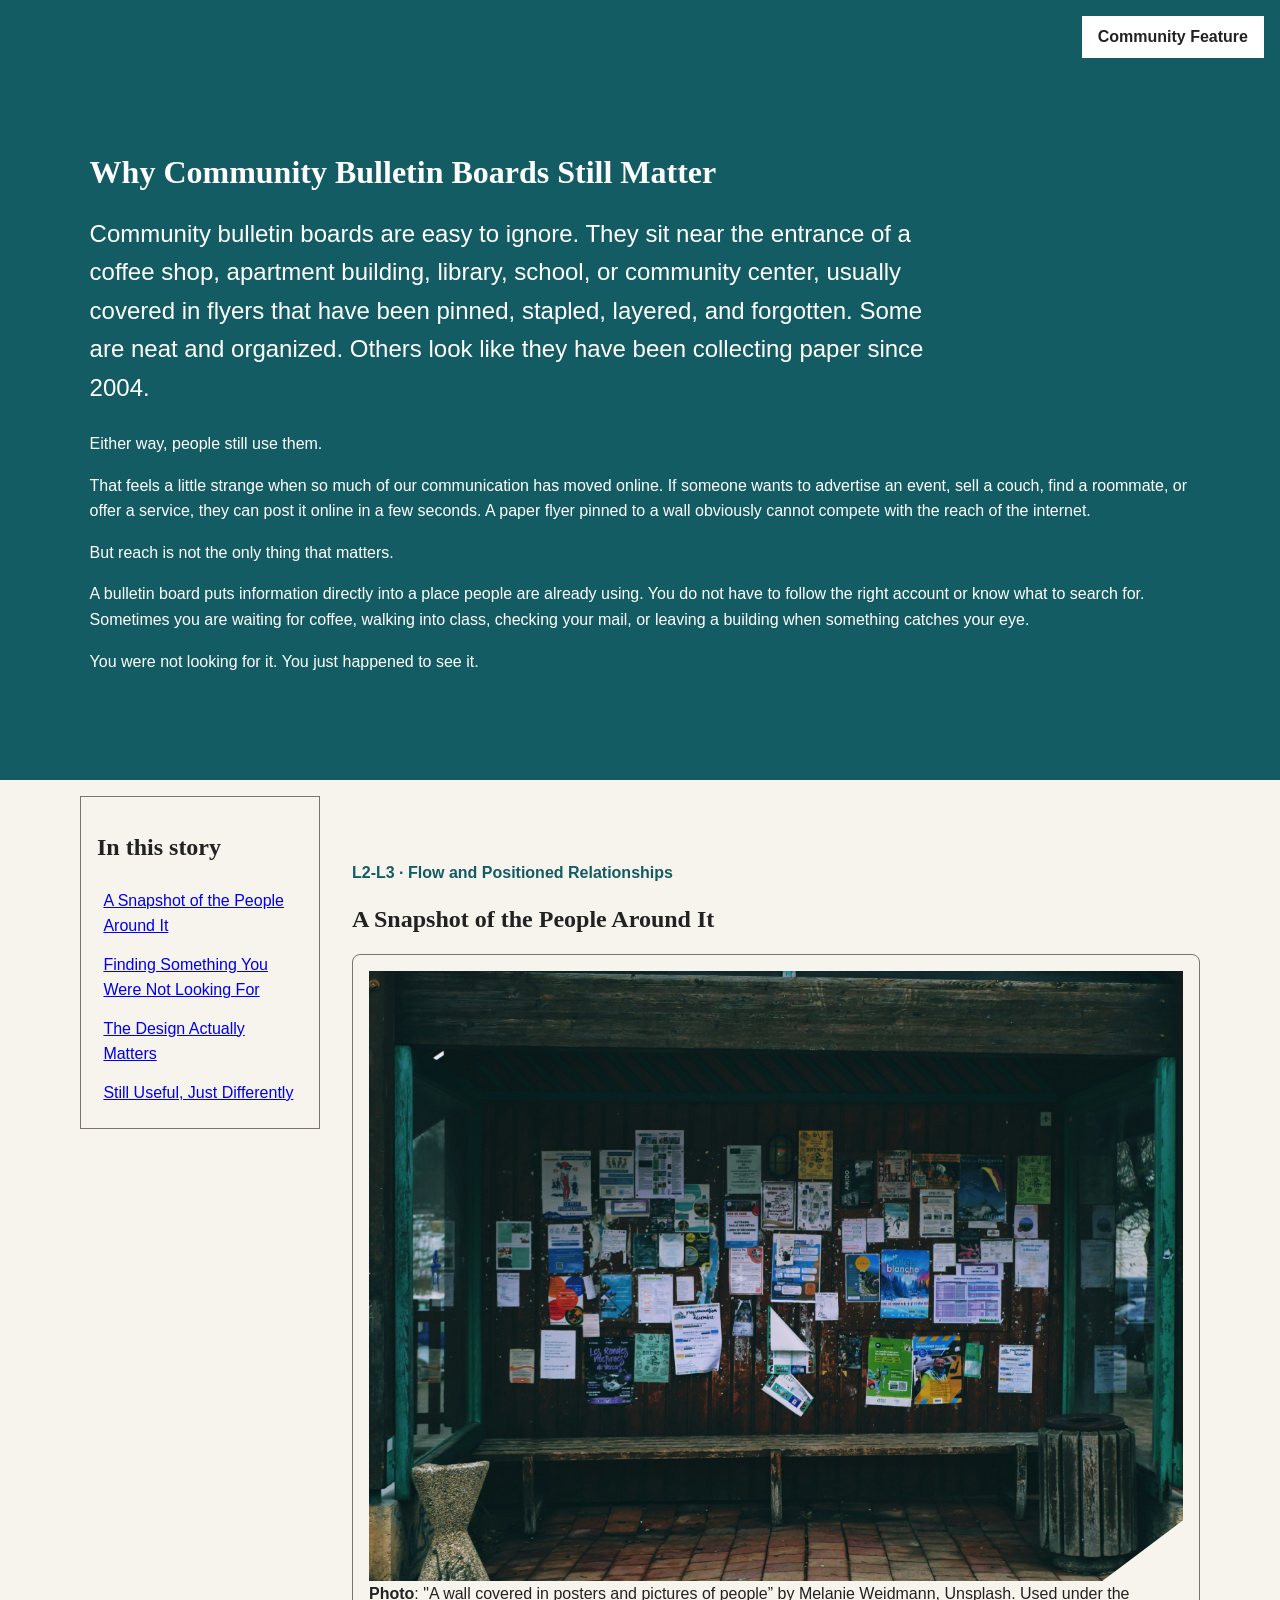
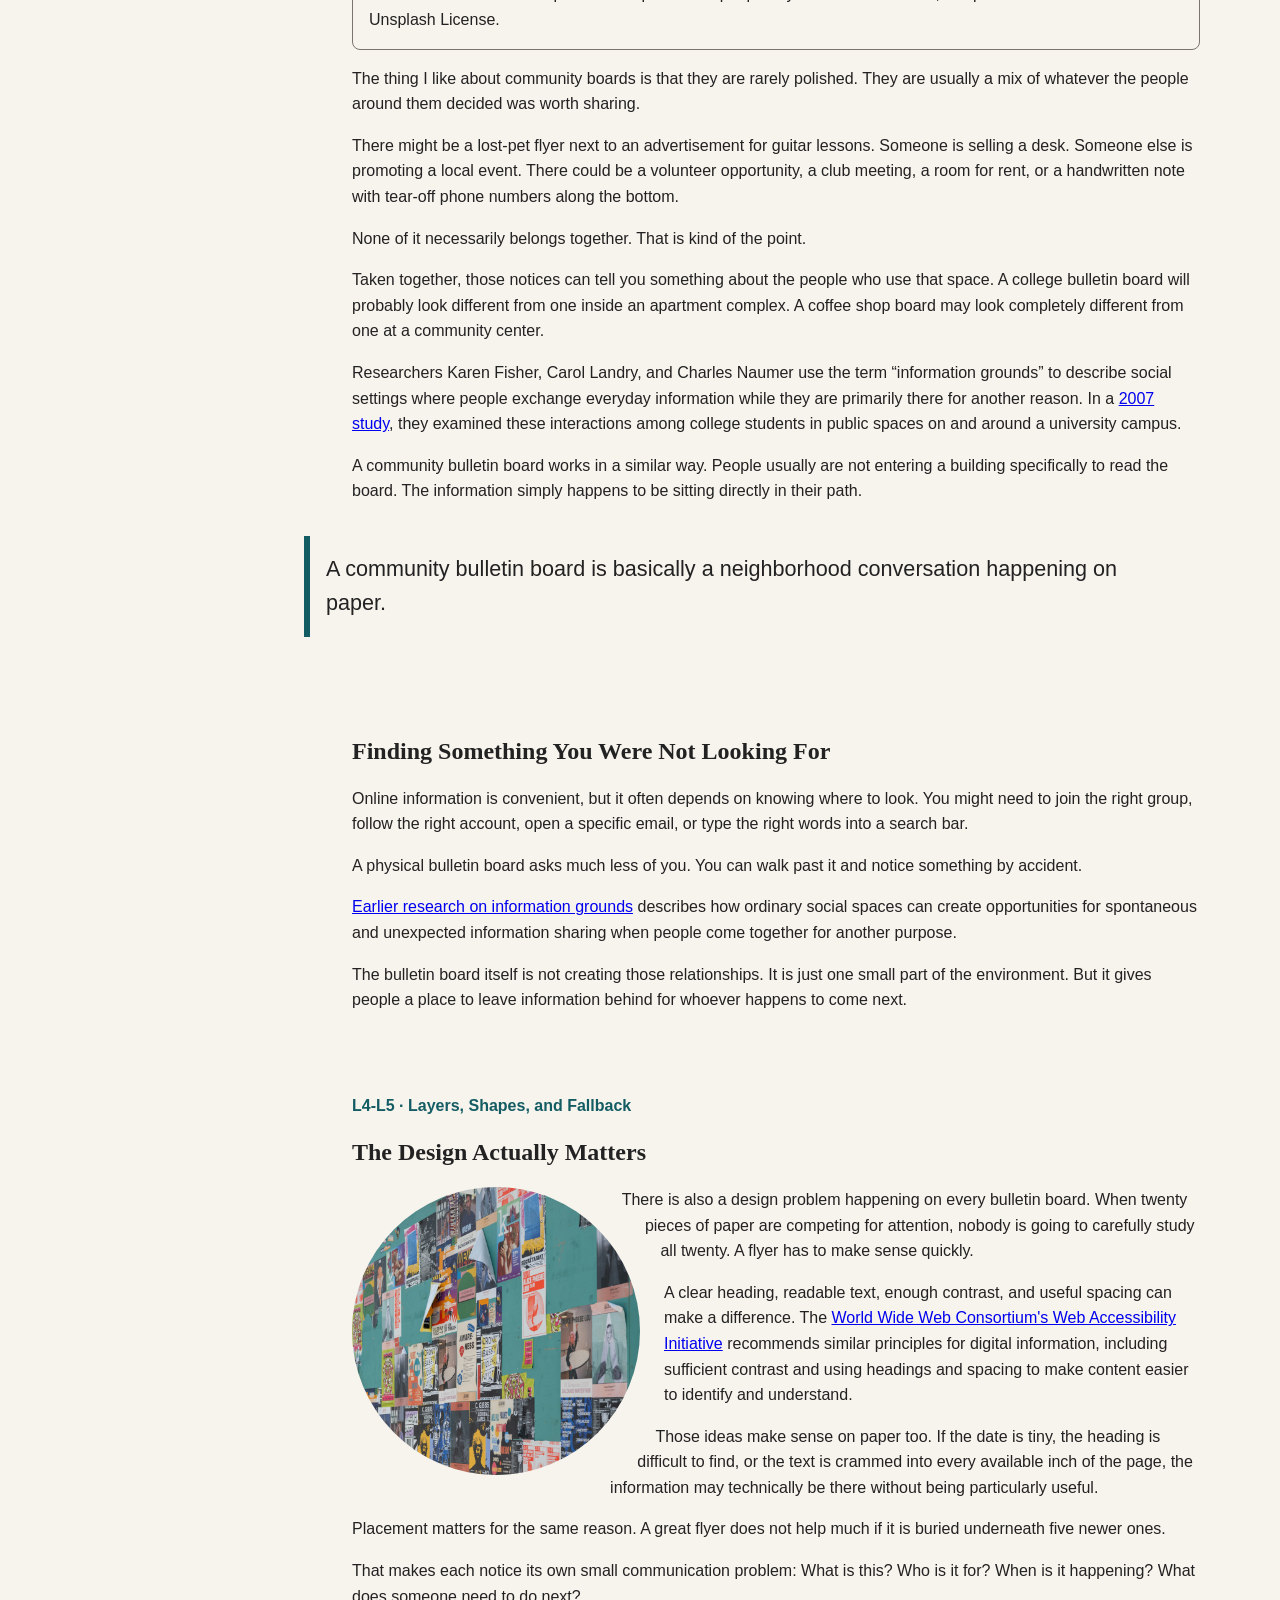
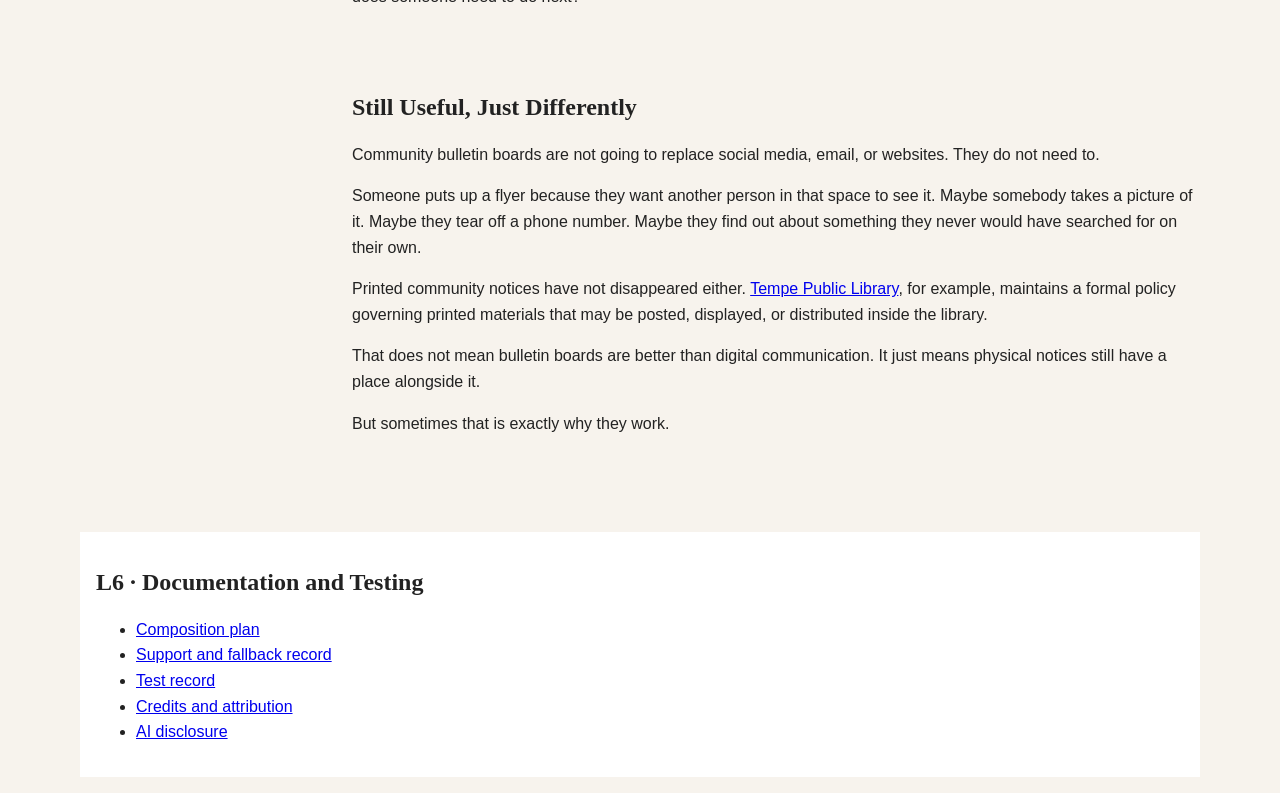
==== commit 059be14c: "Updates before HTML/CSS check." ====
--- a/index.html
+++ b/index.html
@@ -200,7 +200,13 @@
 
             <section class="documentation">
                 <h2>L6 · Documentation and Testing</h2>
-                <p>Link the completed composition plan, support/fallback record, tests, credits, and disclosure.</p>
+                <ul>
+                    <li><a href="composition-plan.html">Composition plan</a></li>
+                    <li><a href="documentation.html#support-fallback">Support and fallback record</a></li>
+                    <li><a href="documentation.html#test-record">Test record</a></li>
+                    <li><a href="documentation.html#credits">Credits and attribution</a></li>
+                    <li><a href="documentation.html#ai-disclosure">AI disclosure</a></li>
+                </ul>
             </section>
         </main>
     </body>
--- a/styles.css
+++ b/styles.css
@@ -124,6 +124,7 @@
     margin:0;
     padding:var(--space-3);
     border:1px solid var(--color-border);
+    border-radius: var(--radius-medium);
 }
 
 img{
@@ -143,7 +144,7 @@
     width:min(40%,18rem);
     aspect-ratio: 1;
     object-fit: cover;
-    margin:0 1.5rem 1rem 0;
+    margin: 0 var(--space-4) var(--space-3) 0;
     border-radius:50%;
 }
 
@@ -153,14 +154,15 @@
     background:var(--color-white);
 }
 
-@media (min-width:52rem){
+@media (min-width:60rem){
     main{
         grid-template-columns:15rem minmax(0,1fr);
     }
 
     .story-guide{
         position:sticky;
-        inset-block-start:1rem;
+        inset-block-start:var(--space-3);
+        z-index: var(--layer-sticky);
     }
 
     .pull-quote{
@@ -170,18 +172,20 @@
         z-index:var(--layer-raised);
     }
 
+
     @supports (shape-outside:circle(50%)){
         .shape-portrait{
             float:inline-start;
             shape-outside:circle(50%);
-            shape-margin:1rem;}
+            shape-margin:var(--space-3);}
         }
     }
 
     @supports (clip-path:polygon(0 0)){
         .feature-figure img{
-            clip-path:polygon(0 0,100% 5%,94% 100%,6% 94%);}
+            clip-path:polygon(0 0,100% 0,100% 90%,90% 100%, 0 100%);}
         }
+
         :focus-visible{
             outline:.2rem solid var(--color-focus);
             outline-offset:.2rem;
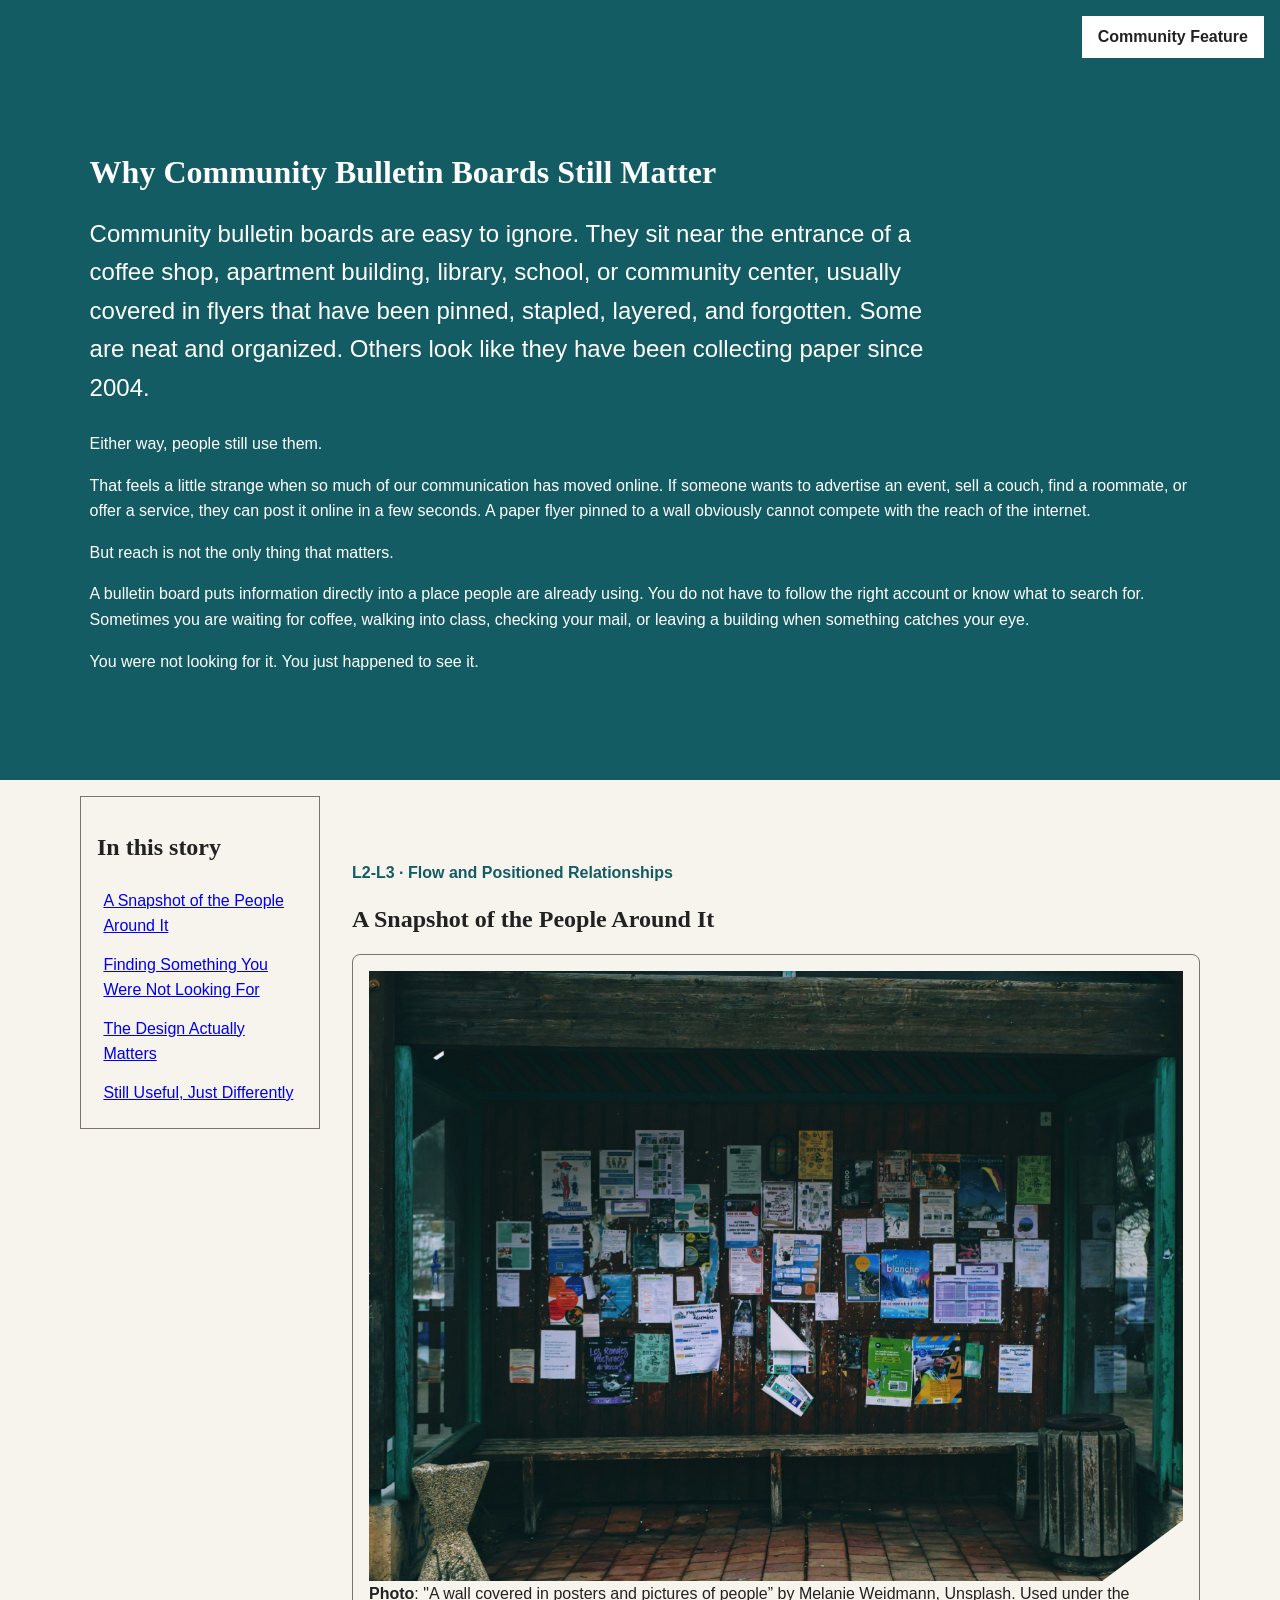
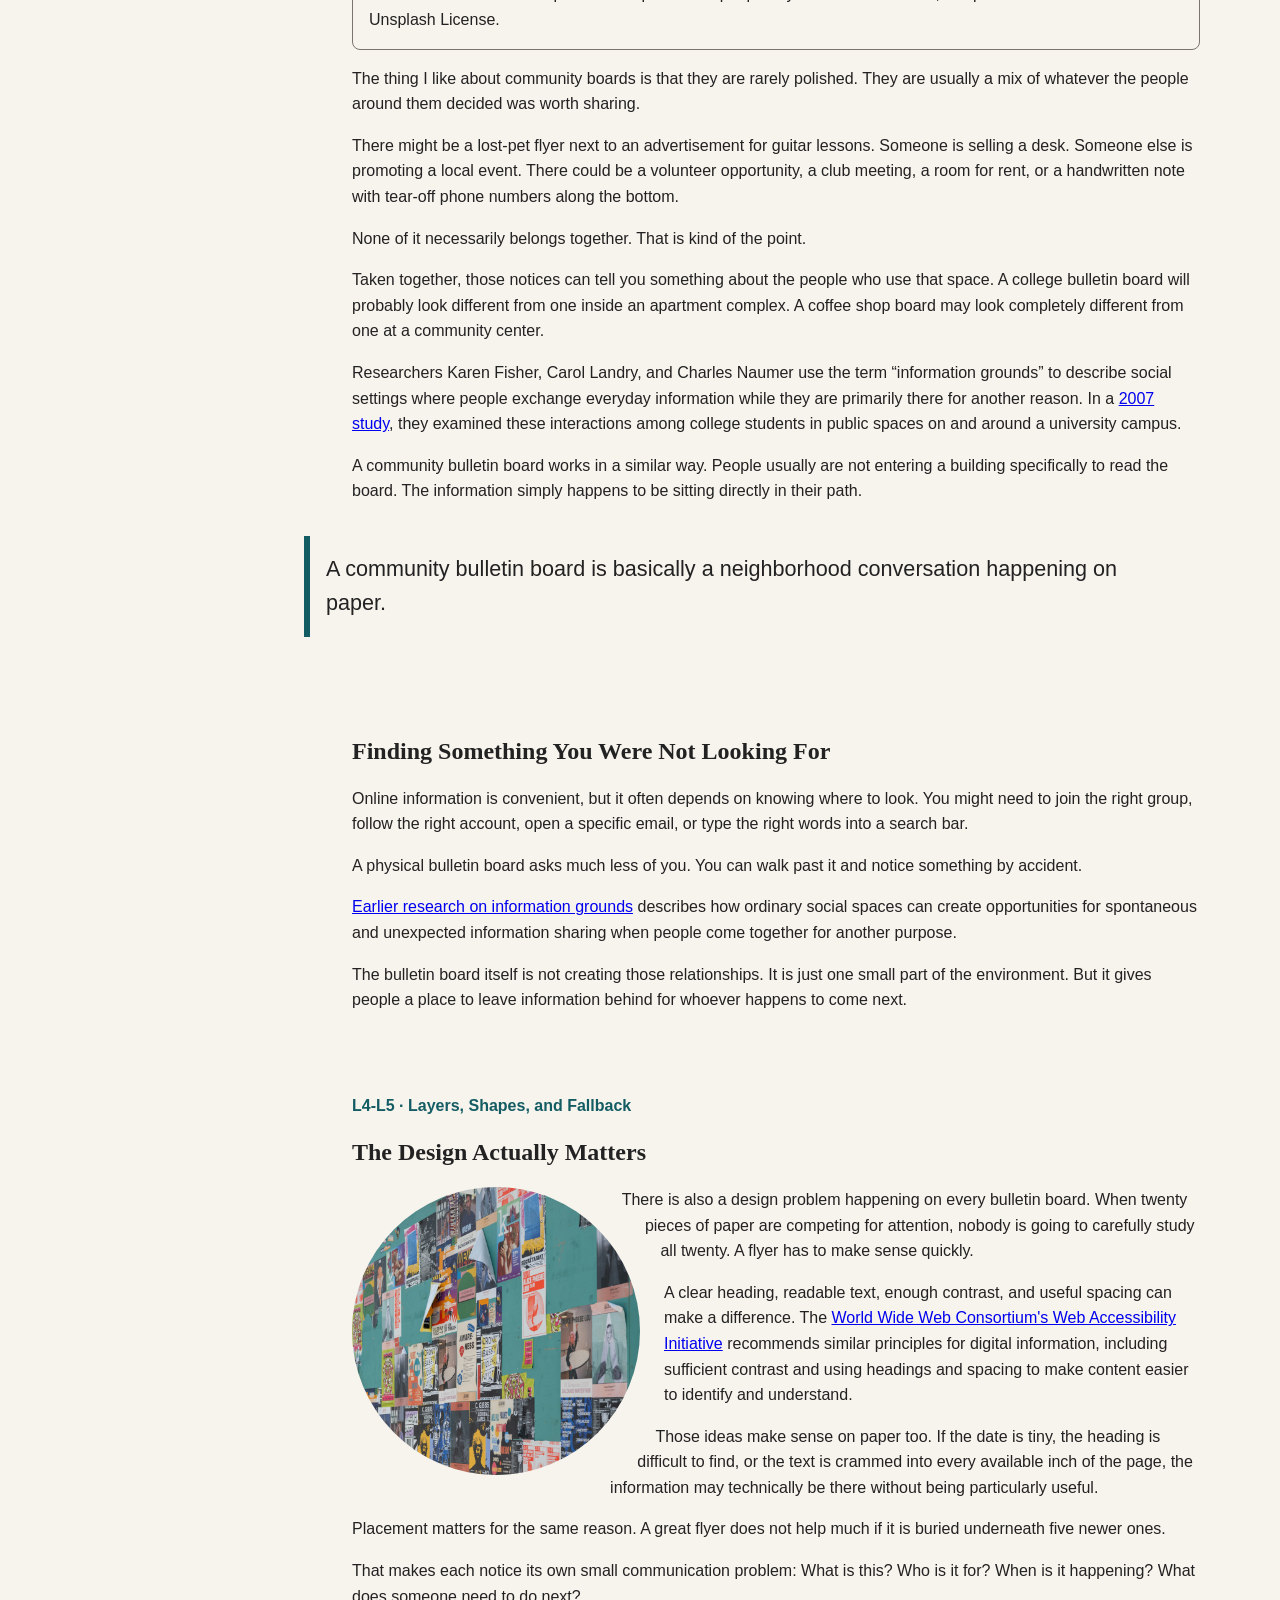
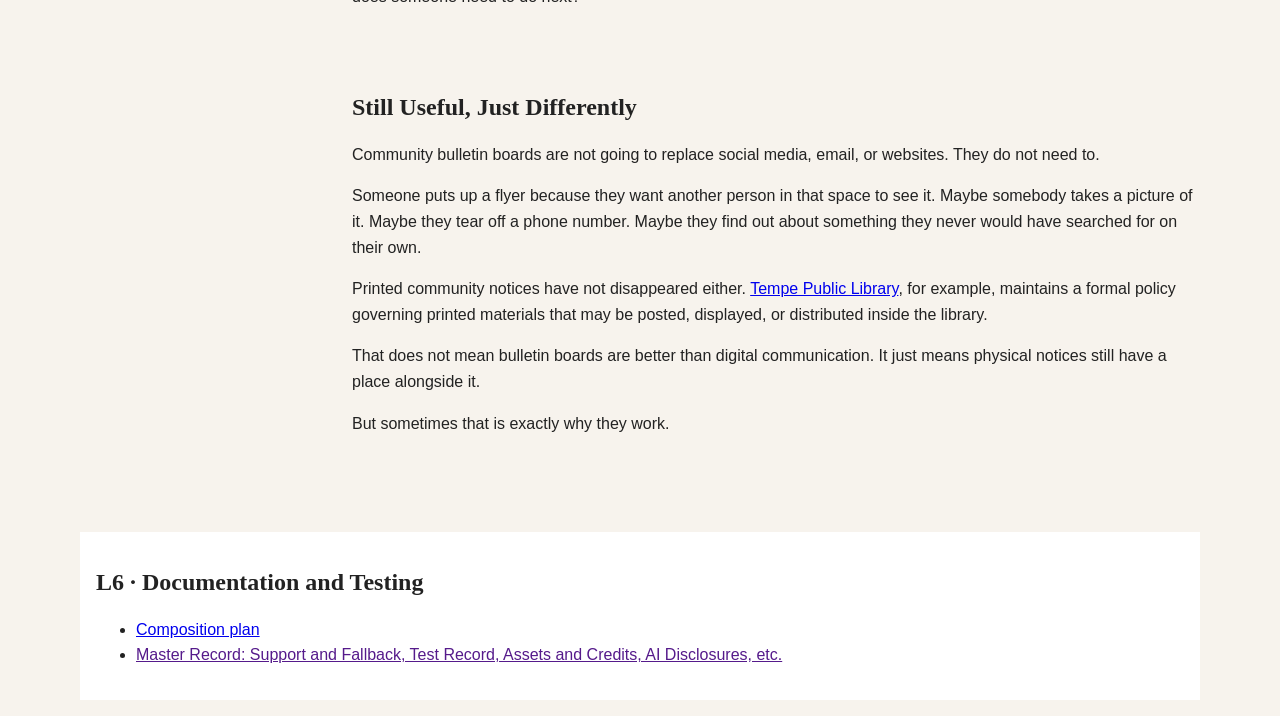
==== commit 6679a951: "Update index.html" ====
--- a/index.html
+++ b/index.html
@@ -202,10 +202,8 @@
                 <h2>L6 · Documentation and Testing</h2>
                 <ul>
                     <li><a href="composition-plan.html">Composition plan</a></li>
-                    <li><a href="documentation.html#support-fallback">Support and fallback record</a></li>
-                    <li><a href="documentation.html#test-record">Test record</a></li>
-                    <li><a href="documentation.html#credits">Credits and attribution</a></li>
-                    <li><a href="documentation.html#ai-disclosure">AI disclosure</a></li>
+                    <li><a href="">Master Record: Support and Fallback, Test Record, Assets and Credits, AI Disclosures, etc.</a></li>
+                    
                 </ul>
             </section>
         </main>
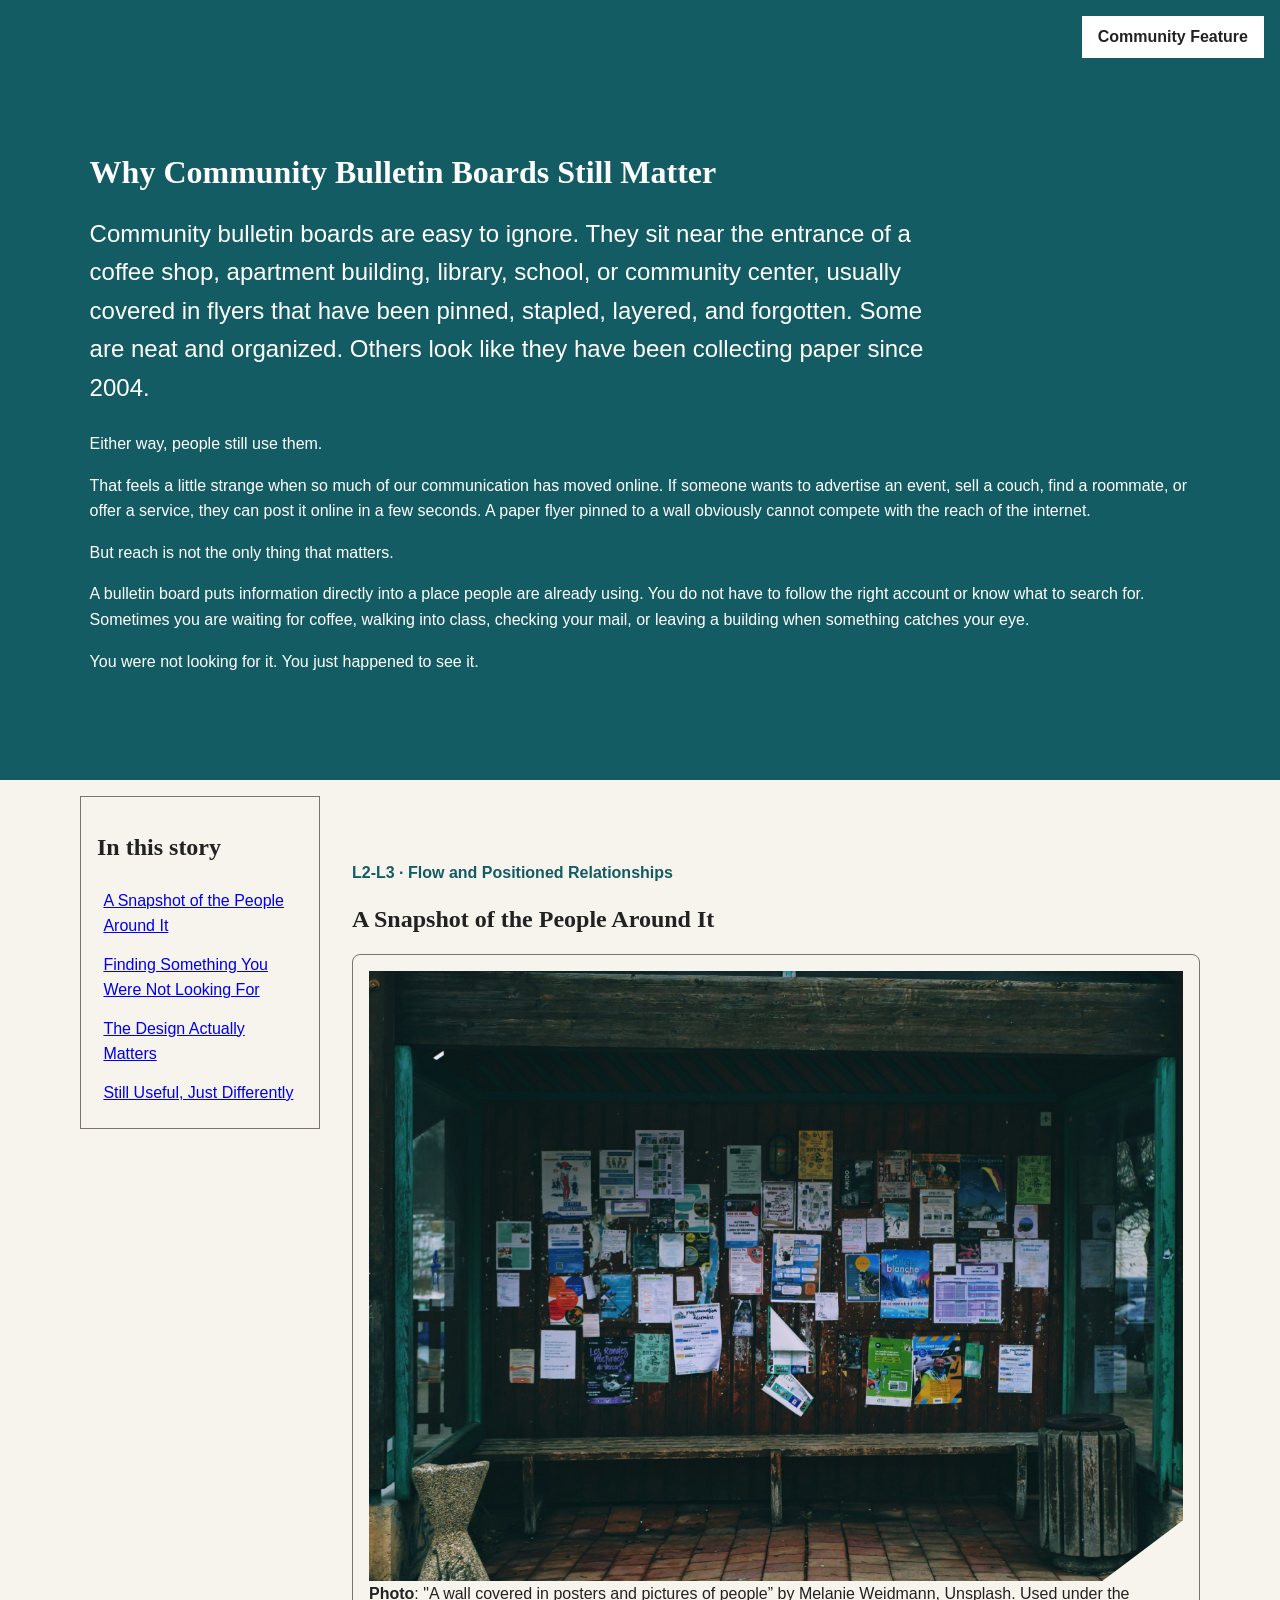
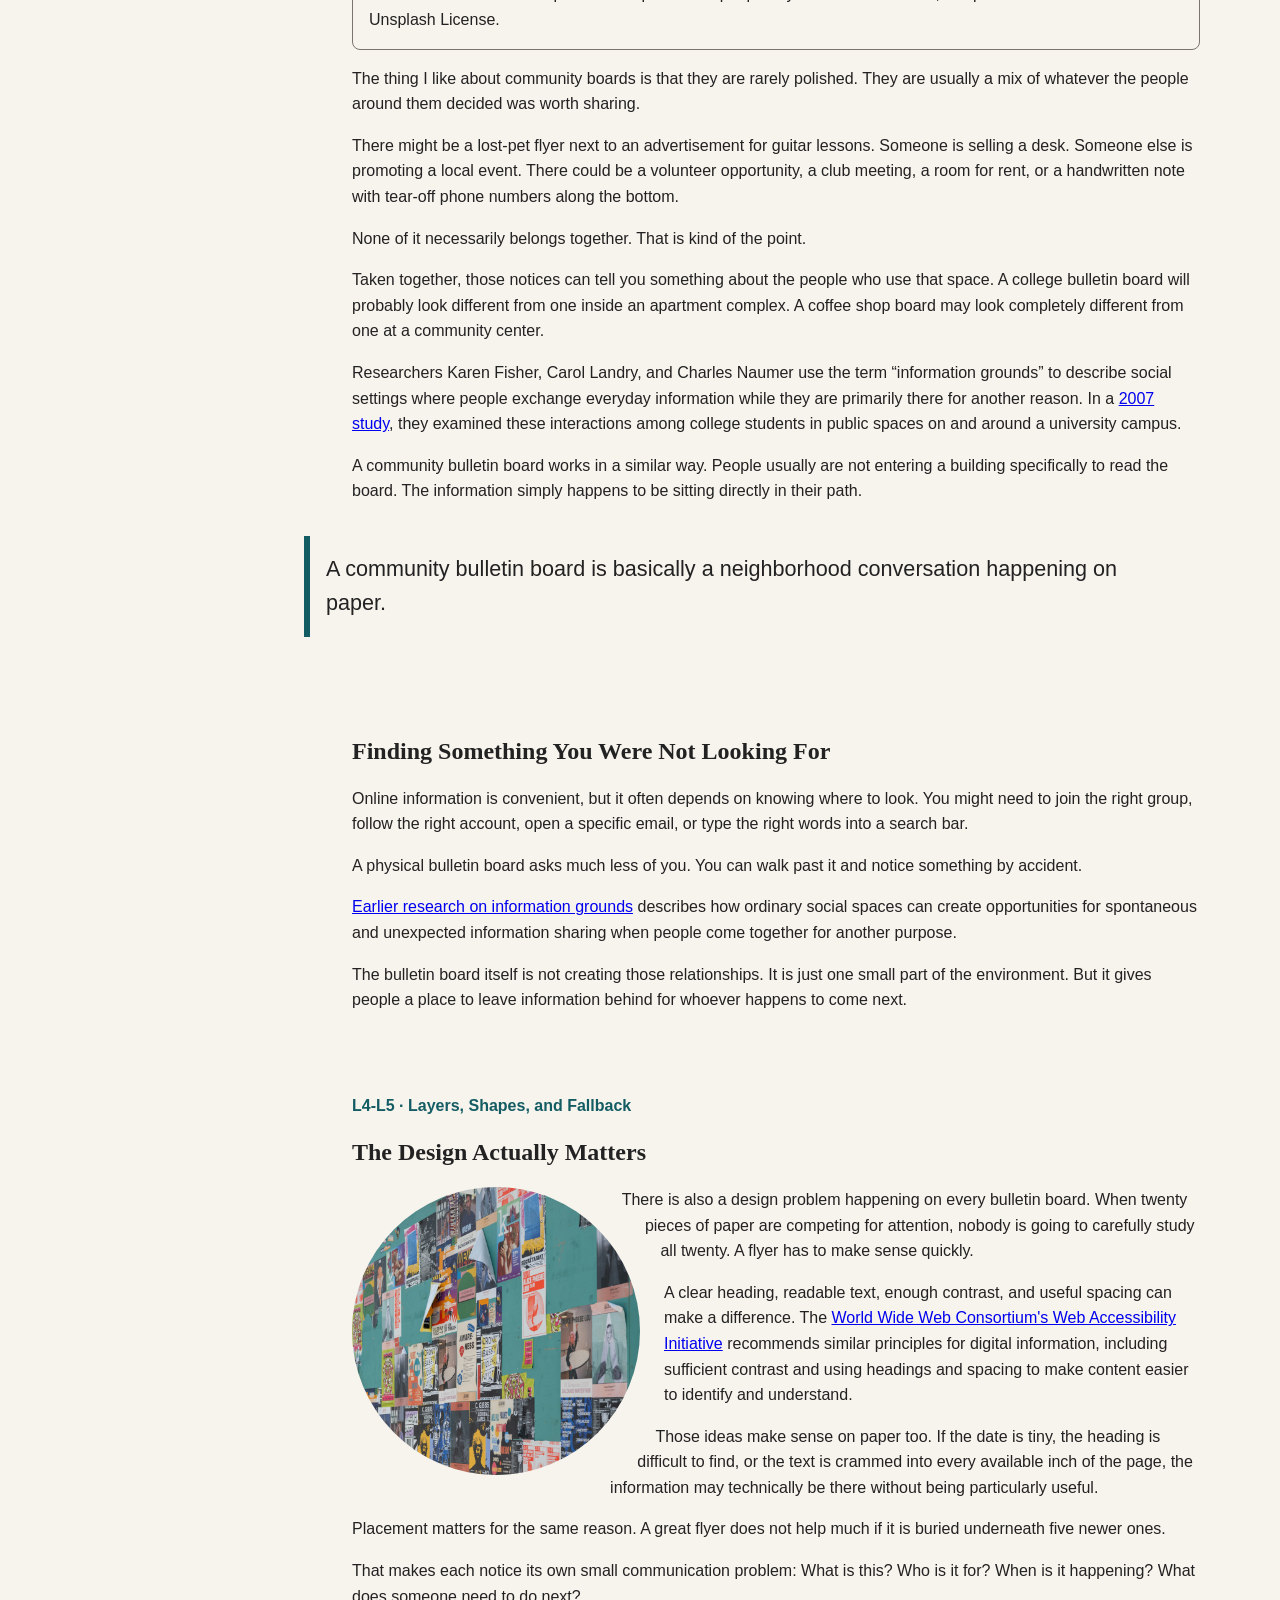
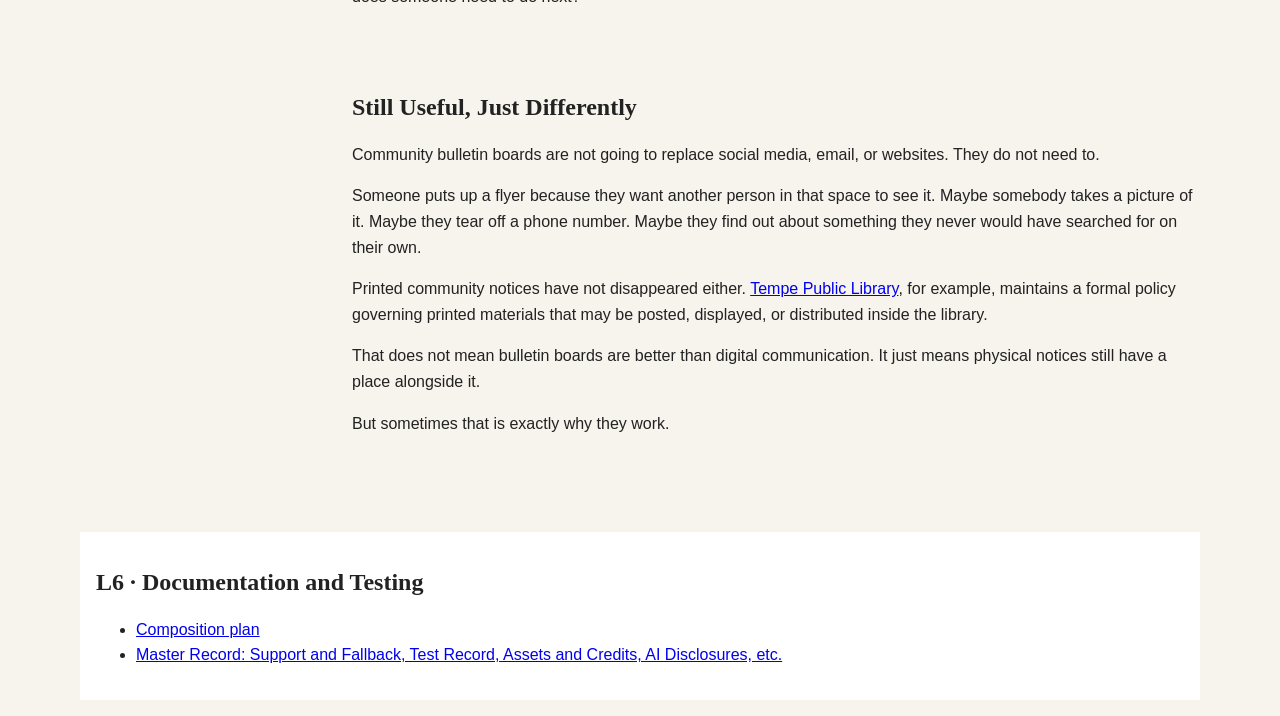
==== commit c103facb: "Final updates" ====
--- a/index.html
+++ b/index.html
@@ -202,7 +202,7 @@
                 <h2>L6 · Documentation and Testing</h2>
                 <ul>
                     <li><a href="composition-plan.html">Composition plan</a></li>
-                    <li><a href="">Master Record: Support and Fallback, Test Record, Assets and Credits, AI Disclosures, etc.</a></li>
+                    <li><a href="master_document.pdf">Master Record: Support and Fallback, Test Record, Assets and Credits, AI Disclosures, etc.</a></li>
                     
                 </ul>
             </section>
